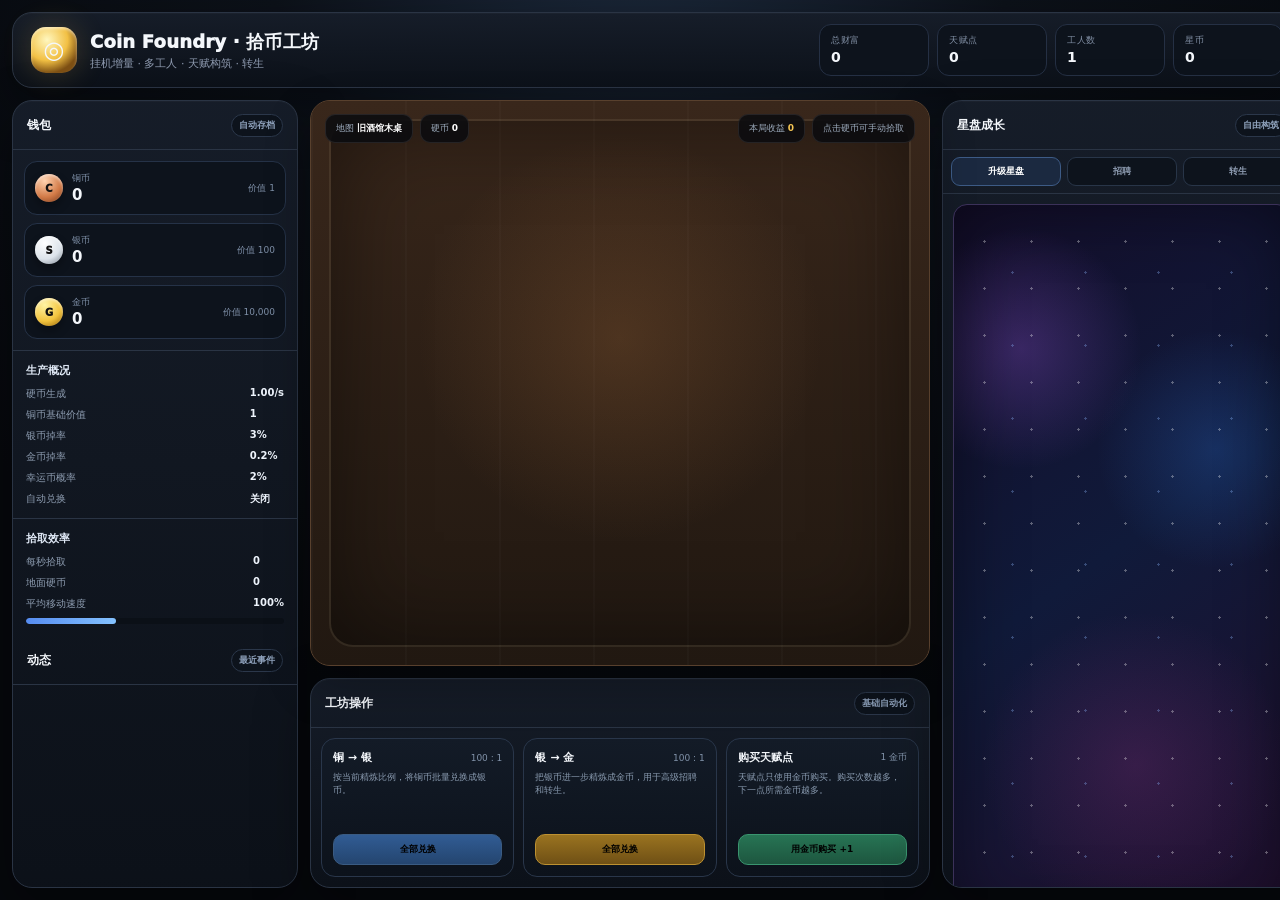
==== index.html @ 836c7ce9 "Publish Coin Foundry game" ====
<!doctype html>
<html lang="zh-CN">
<head>
<meta charset="utf-8"/>
<meta name="viewport" content="width=device-width,initial-scale=1"/>
<title>Coin Foundry · 拾币工坊</title>
<style>
:root{--bg:#07090d;--bg2:#0d1118;--panel:#111721;--panel2:#171f2b;--line:#2a3444;--text:#f4f7fb;--muted:#8f9bad;--gold:#f7c754;--copper:#d88753;--silver:#dfe7f0;--blue:#74a7ff;--green:#69dfa2;--red:#ff7e7e;--violet:#b58cff}*{box-sizing:border-box}html,body{margin:0;height:100%;overflow:hidden;background:radial-gradient(circle at 50% -15%,#1f2e43 0,#0c1119 32%,#06080c 72%);color:var(--text);font-family:Inter,system-ui,-apple-system,"Segoe UI",Arial,sans-serif}button{font:inherit}.app{height:100vh;display:grid;grid-template-columns:286px minmax(620px,1fr) 360px;grid-template-rows:76px 1fr;gap:12px;padding:12px}.glass{background:linear-gradient(180deg,rgba(22,29,41,.96),rgba(12,17,25,.98));border:1px solid var(--line);box-shadow:0 20px 55px rgba(0,0,0,.34),inset 0 1px rgba(255,255,255,.025)}.topbar{grid-column:1/4;border-radius:20px;display:flex;align-items:center;justify-content:space-between;padding:0 18px}.brand{display:flex;align-items:center;gap:13px}.logo{width:46px;height:46px;border-radius:15px;background:radial-gradient(circle at 35% 28%,#fff7bf,#f2c044 46%,#7e5014 75%);display:grid;place-items:center;font-size:24px;box-shadow:0 0 30px rgba(247,199,84,.2),inset 0 2px 3px rgba(255,255,255,.5)}.brand h1{font-size:18px;margin:0;font-weight:950;letter-spacing:.2px}.brand p{margin:2px 0 0;font-size:11px;color:#8f9bb0}.topstats{display:flex;gap:8px}.stat{min-width:110px;padding:9px 11px;border-radius:12px;background:#0d131c;border:1px solid #253044}.stat span{display:block;font-size:9px;color:#8290a5;text-transform:uppercase;letter-spacing:.7px}.stat b{font-size:14px}.left,.right{border-radius:20px;min-height:0;overflow:hidden}.panelHead{height:49px;padding:0 14px;display:flex;align-items:center;justify-content:space-between;border-bottom:1px solid var(--line);font-size:12px;font-weight:900}.badge{font-size:9px;padding:4px 7px;border-radius:999px;background:#0d131c;border:1px solid #2b374a;color:#8fa2bc}.wallet{padding:11px;display:grid;gap:8px}.money{padding:10px;border-radius:13px;background:#0d131c;border:1px solid #253247;display:flex;align-items:center;justify-content:space-between}.moneyL{display:flex;align-items:center;gap:9px}.ci{width:28px;height:28px;border-radius:50%;display:grid;place-items:center;color:#111;font-size:10px;font-weight:950;box-shadow:inset 0 2px 3px rgba(255,255,255,.55),0 5px 10px rgba(0,0,0,.3)}.ci.c{background:radial-gradient(circle at 35% 25%,#ffd3b0,#d27a47 58%,#76391c)}.ci.s{background:radial-gradient(circle at 35% 25%,#fff,#dce3ea 58%,#78828e)}.ci.g{background:radial-gradient(circle at 35% 25%,#fff4a4,#f2c33d 58%,#8f5d04)}.money small{display:block;font-size:9px;color:#7f90a8}.money b{font-size:15px}.section{padding:12px 13px;border-top:1px solid var(--line)}.sectionTitle{font-size:11px;font-weight:900;margin-bottom:9px;color:#dfe8f5}.kv{display:grid;grid-template-columns:1fr auto;gap:7px 10px;font-size:10px;color:#8e9db1}.kv b{color:#eef4fc}.progress{height:6px;border-radius:99px;background:#0b1017;overflow:hidden;margin-top:7px}.progress i{display:block;height:100%;border-radius:99px;background:linear-gradient(90deg,#568cf0,#84c2ff)}.log{height:210px;overflow:auto;display:flex;flex-direction:column;gap:6px;padding:10px 12px}.log div{font-size:9px;line-height:1.45;padding:7px 8px;border-radius:9px;background:#0d131c;border:1px solid #202b3b;color:#8f9db0}.log strong{color:#dce6f3}.center{display:grid;grid-template-rows:minmax(430px,1fr) 210px;gap:12px;min-height:0}.arenaWrap{position:relative;border-radius:20px;overflow:hidden;border:1px solid #58402d;background:#2c2017;box-shadow:0 18px 45px rgba(0,0,0,.28)}.arena{position:absolute;inset:0;background:radial-gradient(circle at 50% 42%,rgba(184,119,63,.22),transparent 45%),repeating-linear-gradient(90deg,rgba(255,255,255,.018) 0 2px,transparent 2px 94px),linear-gradient(180deg,#39271b,#211811)}.arena:before{content:"";position:absolute;inset:18px;border-radius:24px;border:2px solid rgba(255,232,192,.08);box-shadow:inset 0 0 95px rgba(0,0,0,.48)}.arenaHud{position:absolute;z-index:30;left:14px;right:14px;top:13px;display:flex;justify-content:space-between;pointer-events:none}.hudGroup{display:flex;gap:7px}.hud{padding:7px 10px;border-radius:10px;background:rgba(7,10,15,.78);border:1px solid rgba(255,255,255,.09);backdrop-filter:blur(8px);font-size:9px;color:#9eacbe}.hud b{color:#fff}.hud.gold b{color:var(--gold)}.coin{position:absolute;width:31px;height:31px;border-radius:50%;display:grid;place-items:center;font-size:9px;font-weight:1000;color:#111;z-index:8;cursor:pointer;user-select:none;animation:drop .38s cubic-bezier(.15,.86,.28,1.1);box-shadow:0 7px 12px rgba(0,0,0,.38),inset 0 2px 2px rgba(255,255,255,.48)}.coin.copper{background:radial-gradient(circle at 35% 26%,#ffd5b4,#d9824f 58%,#743a19)}.coin.silver{background:radial-gradient(circle at 35% 26%,#fff,#dce5ed 58%,#75818e)}.coin.gold{background:radial-gradient(circle at 35% 26%,#fff5ad,#f5c83f 58%,#906003)}.coin.lucky{outline:3px solid #78efab;filter:drop-shadow(0 0 10px rgba(92,230,145,.75))}@keyframes drop{0%{transform:translateY(-46px) scale(.55) rotate(-45deg);opacity:.15}70%{transform:translateY(4px) scale(1.08)}100%{transform:none;opacity:1}}.worker{position:absolute;width:38px;height:48px;z-index:20;transform:translate(-50%,-60%);pointer-events:none;filter:drop-shadow(0 5px 4px rgba(0,0,0,.5))}.worker.flip{transform:translate(-50%,-60%) scaleX(-1)}.shadow{position:absolute;left:7px;bottom:0;width:25px;height:7px;border-radius:50%;background:rgba(0,0,0,.38);filter:blur(2px)}.body{position:absolute;left:10px;top:19px;width:19px;height:20px;border-radius:9px 9px 8px 8px;background:#f5f3ee!important;border:2px solid #202127!important;z-index:3}.head{position:absolute;left:9px;top:3px;width:21px;height:21px;border-radius:48% 48% 45% 45%;background:#faf8f2;border:2px solid #202127;z-index:5}.hair{display:none}.eye{position:absolute;top:11px;width:2px;height:3px;border-radius:50%;background:#25262a;z-index:7}.e1{left:15px}.e2{left:23px}.arm,.leg{position:absolute;border-radius:7px;transform-origin:50% 10%;z-index:2;border:2px solid #202127;background:#f4f2ed}.arm{width:7px;height:18px;top:22px}.arm.a1{left:5px}.arm.a2{right:5px}.leg{width:8px;height:17px;top:34px}.leg.l1{left:10px}.leg.l2{right:10px}.worker:after{content:"";position:absolute;left:15px;top:29px;width:9px;height:5px;border-radius:50%;background:rgba(30,31,35,.10);z-index:5}.worker.walk .a1,.worker.walk .l2{animation:limb .28s ease-in-out infinite alternate}.worker.walk .a2,.worker.walk .l1{animation:limb .28s ease-in-out infinite alternate-reverse}.worker.walk .head,.worker.walk .body{animation:bob .28s ease-in-out infinite alternate}.worker.pick .body{animation:crouch .28s ease}.worker.pick .head{animation:dip .28s ease}.worker.pick .arm{animation:grab .28s ease}@keyframes limb{from{transform:rotate(-29deg)}to{transform:rotate(29deg)}}@keyframes bob{to{transform:translateY(2px)}}@keyframes crouch{50%{transform:translateY(7px) scaleY(.78)}}@keyframes dip{50%{transform:translateY(6px)}}@keyframes grab{50%{transform:rotate(72deg) translateY(5px)}}.worker-runner .head:after{content:"";position:absolute;left:3px;top:-5px;width:14px;height:6px;border-radius:8px 8px 2px 2px;background:#d94f4f;border:2px solid #202127}.worker-scout .head:after{content:"";position:absolute;right:-5px;top:-4px;width:10px;height:10px;border-radius:50% 50% 0 50%;background:#6bc57b;border:2px solid #202127;transform:rotate(30deg)}.worker-porter .body:after{content:"";position:absolute;left:3px;top:4px;width:9px;height:9px;border-radius:2px;background:#d0a04d;border:1px solid #202127}.worker-banker .head:after{content:"$";position:absolute;left:3px;top:-7px;width:15px;height:12px;border-radius:3px;background:#d7b650;border:2px solid #202127;color:#1b1b1e;font-size:8px;font-weight:1000;text-align:center;line-height:10px}.float{position:absolute;z-index:40;pointer-events:none;font-size:12px;font-weight:950;text-shadow:0 2px 4px #000;animation:floatUp .85s ease-out forwards}@keyframes floatUp{to{transform:translateY(-48px);opacity:0}}.actions{border-radius:20px;overflow:hidden}.actionGrid{height:calc(100% - 49px);display:grid;grid-template-columns:repeat(3,1fr);gap:9px;padding:10px}.card{border:1px solid #29364a;border-radius:14px;background:linear-gradient(180deg,#131b27,#0c121b);padding:11px;display:flex;flex-direction:column;justify-content:space-between}.cardTop{display:flex;align-items:center;justify-content:space-between;gap:8px}.cardTop strong{font-size:11px}.cardTop span{font-size:9px;color:#8394ab}.card p{font-size:9px;color:#8899ae;line-height:1.4;margin:6px 0 9px}.btn{border:1px solid #3a5b82;background:linear-gradient(180deg,#315c94,#24456f);border-radius:10px;padding:8px 9px;font-size:9px;font-weight:900;cursor:pointer}.btn:hover{filter:brightness(1.13)}.btn.gold{background:linear-gradient(180deg,#9a7320,#6f5015);border-color:#bd9131}.btn.green{background:linear-gradient(180deg,#277454,#1d563f);border-color:#3a956f}.btn:disabled{opacity:.38;cursor:not-allowed}.right{display:grid;grid-template-rows:49px 44px 1fr}.tabs{display:flex;padding:7px 8px;gap:6px;border-bottom:1px solid var(--line)}.tab{flex:1;border:1px solid #283548;background:#0d131c;color:#8d9bb0;border-radius:9px;font-size:9px;font-weight:900;cursor:pointer}.tab.active{background:#1b2940;color:#fff;border-color:#3d5b86}.tabBody{min-height:0;position:relative;overflow:hidden}.view{position:absolute;inset:0;overflow:auto;padding:10px}.tree{position:relative;min-height:720px;border-radius:14px;background:radial-gradient(circle at 20% 20%,rgba(159,92,230,.28),transparent 19%),radial-gradient(circle at 78% 34%,rgba(46,115,215,.25),transparent 22%),radial-gradient(circle at 54% 78%,rgba(165,57,144,.22),transparent 26%),linear-gradient(145deg,#140e2b,#101a3a 48%,#210f2e);border:1px solid #3b3159;overflow:hidden;box-shadow:inset 0 0 70px rgba(0,0,0,.48)}.tree:before{content:"";position:absolute;inset:0;opacity:.32;pointer-events:none;background-image:radial-gradient(circle,#fff 0 1px,transparent 1.4px),radial-gradient(circle,#8eb8ff 0 1px,transparent 1.4px);background-size:47px 47px,73px 73px;background-position:7px 13px,22px 31px}.line{position:absolute;height:3px;background:#302947;transform-origin:0 50%;z-index:1;box-shadow:0 0 5px rgba(0,0,0,.6)}.line.on{background:linear-gradient(90deg,#8265c9,#f0bf59);box-shadow:0 0 10px rgba(185,132,235,.55)}.node{position:absolute;width:54px;height:54px;border-radius:7px;display:grid;place-items:center;text-align:center;padding:5px;z-index:3;cursor:pointer;background:linear-gradient(145deg,#171421,#0c0c12);border:3px solid #3e3b49;color:#8a8794;font-size:8px;font-weight:950;box-shadow:0 0 0 2px #0b0a10,0 6px 14px rgba(0,0,0,.5),inset 0 0 12px rgba(255,255,255,.025)}.node:before{content:"✦";position:absolute;top:4px;right:5px;font-size:8px;opacity:.35}.node.small{width:45px;height:45px;border-radius:6px}.node.big{width:69px;height:69px;border-width:3px;font-size:9px;transform:rotate(45deg);border-color:#705e92}.node.big>div{transform:rotate(-45deg)}.node.available{border-color:#a38a4b;color:#f0d88d;box-shadow:0 0 0 2px #16100a,0 0 17px rgba(237,190,75,.23),0 7px 14px rgba(0,0,0,.45)}.node.unlocked{background:radial-gradient(circle at 50% 38%,#392f64,#141328 70%);border-color:#a58ae6;color:#fff;box-shadow:0 0 0 2px #140f20,0 0 20px rgba(154,117,231,.38),0 7px 14px rgba(0,0,0,.45)}.node.maxed{background:radial-gradient(circle at 50% 38%,#6c5626,#211a0d 72%);border-color:#f0c65e;box-shadow:0 0 0 2px #1a1207,0 0 22px rgba(241,195,75,.42),0 7px 14px rgba(0,0,0,.45)}.node .lvl{position:absolute;bottom:-8px;left:50%;transform:translateX(-50%);white-space:nowrap;background:#090811;border:1px solid #4b405d;border-radius:4px;padding:2px 5px;font-size:7px;color:#d6cdea}.tooltip{position:fixed;z-index:9999;width:270px;padding:12px;border-radius:13px;background:#0b1119;border:1px solid #34445d;box-shadow:0 18px 45px rgba(0,0,0,.5);pointer-events:none;display:none}.tooltip h3{font-size:12px;margin:0 0 4px}.tooltip .type{font-size:8px;color:#7e93ad;text-transform:uppercase;letter-spacing:.8px}.tooltip p{font-size:9px;color:#a0aec0;line-height:1.45;margin:8px 0}.tooltip .effect{padding:8px;border-radius:9px;background:#101923;border:1px solid #223044;font-size:9px;line-height:1.5;color:#dce7f6}.tooltip .next{color:#8fdcaf}.tooltip .req{margin-top:7px;font-size:8px;color:#8a99ad}.tooltip .cost{margin-top:8px;font-size:9px;font-weight:900;color:#f2d27a}.workerShop{display:grid;gap:8px}.hireCard{padding:10px;border-radius:13px;background:#0d131c;border:1px solid #253247}.hireTop{display:flex;align-items:center;justify-content:space-between}.hireName{font-size:11px;font-weight:900}.hireRole{font-size:8px;color:#7f90a7}.hireStats{display:grid;grid-template-columns:1fr 1fr;gap:4px 10px;margin:8px 0;font-size:8px;color:#8e9db1}.hireStats b{color:#e6eef8}.prestigeBox{padding:12px;border-radius:14px;background:linear-gradient(180deg,#161325,#0e0c18);border:1px solid #332a55}.prestigeBox h3{margin:0;font-size:12px}.prestigeBox p{font-size:9px;color:#9a90b7;line-height:1.5}.toast{position:fixed;left:50%;bottom:28px;transform:translateX(-50%) translateY(12px);background:#0c121a;border:1px solid #34445b;border-radius:11px;padding:10px 14px;font-size:10px;font-weight:800;opacity:0;pointer-events:none;transition:.2s;z-index:999}.toast.show{opacity:1;transform:translateX(-50%) translateY(0)}@media(max-width:1200px){.app{grid-template-columns:240px minmax(560px,1fr) 320px}}
</style>
</head>
<body>
<div class="app"><header class="topbar glass"><div class="brand"><div class="logo">◎</div><div><h1>Coin Foundry · 拾币工坊</h1><p>挂机增量 · 多工人 · 天赋构筑 · 转生</p></div></div><div class="topstats"><div class="stat"><span>总财富</span><b id="wealth">0</b></div><div class="stat"><span>天赋点</span><b id="points">0</b></div><div class="stat"><span>工人数</span><b id="workerCount">1</b></div><div class="stat"><span>星币</span><b id="stars">0</b></div></div></header><aside class="left glass"><div class="panelHead"><span>钱包</span><span class="badge">自动存档</span></div><div class="wallet"><div class="money"><div class="moneyL"><div class="ci c">C</div><div><small>铜币</small><b id="copper">0</b></div></div><small id="cValue">价值 1</small></div><div class="money"><div class="moneyL"><div class="ci s">S</div><div><small>银币</small><b id="silver">0</b></div></div><small id="sValue">价值 100</small></div><div class="money"><div class="moneyL"><div class="ci g">G</div><div><small>金币</small><b id="gold">0</b></div></div><small id="gValue">价值 10,000</small></div></div><div class="section"><div class="sectionTitle">生产概况</div><div class="kv"><span>硬币生成</span><b id="spawnRate">1.00/s</b><span>铜币基础价值</span><b id="coinValue">1</b><span>银币掉率</span><b id="silverChance">3%</b><span>金币掉率</span><b id="goldChance">0.2%</b><span>幸运币概率</span><b id="luckChance">2%</b><span>自动兑换</span><b id="autoConvert">关闭</b></div></div><div class="section"><div class="sectionTitle">拾取效率</div><div class="kv"><span>每秒拾取</span><b id="pps">0</b><span>地面硬币</span><b id="ground">0</b><span>平均移动速度</span><b id="avgSpeed">100%</b></div><div class="progress"><i id="effBar" style="width:35%"></i></div></div><div class="panelHead"><span>动态</span><span class="badge">最近事件</span></div><div class="log" id="log"></div></aside><main class="center"><section class="arenaWrap"><div class="arena" id="field"></div><div class="arenaHud"><div class="hudGroup"><div class="hud">地图 <b>旧酒馆木桌</b></div><div class="hud">硬币 <b id="hudCoins">0</b></div></div><div class="hudGroup"><div class="hud gold">本局收益 <b id="runEarned">0</b></div><div class="hud">点击硬币可手动拾取</div></div></div><div id="workersLayer"></div></section><section class="actions glass"><div class="panelHead"><span>工坊操作</span><span class="badge">基础自动化</span></div><div class="actionGrid"><div class="card"><div><div class="cardTop"><strong>铜 → 银</strong><span id="ratioCS">100 : 1</span></div><p>按当前精炼比例，将铜币批量兑换成银币。</p></div><button class="btn" id="exchangeSilver">全部兑换</button></div><div class="card"><div><div class="cardTop"><strong>银 → 金</strong><span id="ratioSG">100 : 1</span></div><p>把银币进一步精炼成金币，用于高级招聘和转生。</p></div><button class="btn gold" id="exchangeGold">全部兑换</button></div><div class="card"><div><div class="cardTop"><strong>购买天赋点</strong><span id="pointCost">1 金币</span></div><p>天赋点只使用金币购买。购买次数越多，下一点所需金币越多。</p></div><button class="btn green" id="buyPoint">用金币购买 +1</button></div></div></section></main><aside class="right glass"><div class="panelHead"><span>星盘成长</span><span class="badge" id="buildName">自由构筑</span></div><div class="tabs"><button class="tab active" data-tab="tree">升级星盘</button><button class="tab" data-tab="workers">招聘</button><button class="tab" data-tab="prestige">转生</button></div><div class="tabBody"><div class="view" id="view-tree"><div class="tree" id="tree"></div></div><div class="view" id="view-workers" style="display:none"><div class="workerShop" id="workerShop"></div></div><div class="view" id="view-prestige" style="display:none"><div class="prestigeBox"><h3>星币转生</h3><p>达到足够总收益后，可重置本局资源、招聘与普通天赋，换取永久星币。每枚星币永久提高硬币价值与生成速度。</p><div class="kv"><span>预计获得</span><b id="prestigeGain">0 星币</b><span>当前永久加成</span><b id="starBonus">+0%</b></div><button class="btn gold" id="prestigeBtn" style="width:100%;margin-top:10px">进行转生</button></div></div></div></aside></div><div class="tooltip" id="tooltip"></div><div class="toast" id="toast"></div>
<script>
const $=s=>document.querySelector(s), $$=s=>[...document.querySelectorAll(s)];const fmt=n=>{n=Math.floor(n);if(n<1000)return n.toLocaleString();const u=[['K',1e3],['M',1e6],['B',1e9],['T',1e12],['Qa',1e15],['Qi',1e18]];for(let i=u.length-1;i>=0;i--)if(n>=u[i][1])return (n/u[i][1]).toFixed(n/u[i][1]>=100?0:n/u[i][1]>=10?1:2)+u[i][0];return n.toLocaleString()};const defaults={copper:0,silver:0,gold:0,totalEarned:0,points:3,pointBuys:0,stars:0,levels:{start:1},workers:[{type:'runner',level:1}],lastSave:Date.now()};let state=JSON.parse(JSON.stringify(defaults));const workerTypes={runner:{name:'跑腿工',role:'均衡型',cost:600,speed:95,range:2.6,carry:1,color:'#4e83d1',desc:'基础工人，速度与成本平衡。'},scout:{name:'侦察员',role:'高速型',cost:2200,speed:145,range:3.1,carry:1,color:'#6f9c5f',desc:'移动很快，适合硬币散得很开的场景。'},porter:{name:'搬运工',role:'多拾取',cost:7200,speed:72,range:4.2,carry:2,color:'#9b6e48',desc:'速度偏慢，但一次可以额外扫走附近硬币。'},banker:{name:'金库助手',role:'高价值',cost:24000,speed:88,range:2.8,carry:1,color:'#8a69b8',desc:'拾取时有额外硬币价值加成。',valueMult:1.35}};const nodes=[{id:'start',x:50,y:49,name:'拾币本能',type:'起点',max:1,cost:0,desc:'开启拾币工坊。所有流派从这里出发。',effect:'基础节点'},{id:'value1',x:66,y:41,name:'抛光铜币',type:'价值',max:10,cost:1,parent:'start',desc:'直接提高每枚铜币的基础价值，是前期最稳定的收益来源。',per:'+1 铜币价值'},{id:'value2',x:80,y:31,name:'铸币改良',type:'价值',max:5,cost:2,parent:'value1',desc:'对全部铜币价值进行乘算强化。',per:'+25% 铜币价值'},{id:'valueCore',x:92,y:19,name:'铜币王朝',type:'核心天赋',max:1,cost:5,parent:'value2',big:1,desc:'专注低阶硬币。铜币价值大幅提升，但高阶硬币直掉率会下降。',per:'铜币价值 ×5；银/金直掉率 -40%'},{id:'silverValue',x:84,y:49,name:'银币精制',type:'价值',max:5,cost:2,parent:'value1',desc:'提高每枚银币的财富价值，不影响兑换比例。',per:'+20% 银币价值'},{id:'goldValue',x:92,y:66,name:'黄金纯度',type:'价值',max:5,cost:3,parent:'silverValue',desc:'提高金币的财富价值，是中后期财富膨胀的重要来源。',per:'+25% 金币价值'},{id:'spawn1',x:34,y:41,name:'更快落币',type:'产量',max:10,cost:1,parent:'start',desc:'让桌面更频繁地产生硬币。',per:'+12% 硬币生成速度'},{id:'spawn2',x:20,y:31,name:'硬币雨',type:'产量',max:5,cost:2,parent:'spawn1',desc:'继续提高落币速度，适合多工人路线。',per:'+25% 硬币生成速度'},{id:'spawnCore',x:8,y:19,name:'无尽币海',type:'核心天赋',max:1,cost:5,parent:'spawn2',big:1,desc:'让硬币生成量暴增，但单枚铜币价值会降低。',per:'生成速度 ×2.5；铜币价值 ×0.7'},{id:'silverChance',x:18,y:49,name:'银色矿脉',type:'掉落',max:5,cost:2,parent:'spawn1',desc:'提高银币直接掉落概率。',per:'+2.5% 银币直掉率'},{id:'goldChance',x:8,y:66,name:'黄金直觉',type:'掉落',max:5,cost:3,parent:'silverChance',desc:'提高金币直接掉落概率。',per:'+0.8% 金币直掉率'},{id:'speed1',x:40,y:64,name:'轻装上阵',type:'工人',max:8,cost:1,parent:'start',desc:'提高所有工人的移动速度。',per:'+8% 全体移动速度'},{id:'range1',x:29,y:76,name:'拾取训练',type:'工人',max:5,cost:2,parent:'speed1',desc:'扩大工人判定范围，使他们更快完成拾取。',per:'+10% 拾取范围'},{id:'recruit',x:16,y:89,name:'人才市场',type:'核心天赋',max:1,cost:4,parent:'range1',big:1,desc:'降低所有招聘成本，让多工人玩法更早成型。',per:'招聘成本 -30%'},{id:'workerValue',x:43,y:86,name:'计件奖金',type:'工人',max:5,cost:2,parent:'speed1',desc:'所有工人拾取硬币时获得额外价值倍率。',per:'+10% 工人拾取价值'},{id:'luck1',x:60,y:64,name:'幸运硬币',type:'幸运',max:5,cost:2,parent:'start',desc:'提高幸运硬币出现概率。幸运硬币会获得额外倍率。',per:'+2% 幸运币概率'},{id:'luck2',x:71,y:76,name:'好运翻倍',type:'幸运',max:5,cost:2,parent:'luck1',desc:'提高幸运硬币的奖励倍率。',per:'+1.5× 幸运倍率'},{id:'luckCore',x:84,y:89,name:'命运偏爱',type:'核心天赋',max:1,cost:5,parent:'luck2',big:1,desc:'幸运币变得稀有但极其值钱。',per:'幸运概率 ×0.6；幸运倍率 ×4'},{id:'ratio1',x:54,y:28,name:'精炼工艺',type:'自动化',max:5,cost:2,parent:'start',desc:'降低铜兑银和银兑金的兑换需求。',per:'兑换比例 -8%'},{id:'auto1',x:50,y:14,name:'自动精炼',type:'核心天赋',max:1,cost:4,parent:'ratio1',big:1,desc:'每隔几秒自动执行铜→银和银→金兑换。',per:'开启自动兑换'},{id:'offline',x:70,y:14,name:'夜班账本',type:'离线',max:5,cost:2,parent:'ratio1',desc:'提高离线收益效率，最多按 8 小时结算。',per:'+12% 离线收益'}];function level(id){return state.levels[id]||0}function costOf(n){return n.cost+Math.max(0,level(n.id))*Math.ceil(n.cost*.55)}function derived(){let d={spawn:1,copperValue:1,silverValue:100,goldValue:10000,silverChance:.03,goldChance:.002,luck:.02,luckyMult:5,speedMult:1,rangeMult:1,recruitMult:1,workerValue:1,ratioCS:100,ratioSG:100,auto:false,offline:.65};d.spawn*=1+state.stars*.025;d.copperValue*=1+state.stars*.05;d.silverValue*=1+state.stars*.03;d.goldValue*=1+state.stars*.03;const L=id=>level(id);d.copperValue+=L('value1')*1;d.copperValue*=1+L('value2')*.25;if(L('valueCore')){d.copperValue*=5;d.silverChance*=.6;d.goldChance*=.6}d.silverValue*=1+L('silverValue')*.20;d.goldValue*=1+L('goldValue')*.25;d.spawn*=1+L('spawn1')*.12;d.spawn*=1+L('spawn2')*.25;if(L('spawnCore')){d.spawn*=2.5;d.copperValue*=.7}d.silverChance+=L('silverChance')*.025;d.goldChance+=L('goldChance')*.008;d.speedMult*=1+L('speed1')*.08;d.rangeMult*=1+L('range1')*.10;if(L('recruit'))d.recruitMult=.7;d.workerValue*=1+L('workerValue')*.10;d.luck+=L('luck1')*.02;d.luckyMult+=L('luck2')*1.5;if(L('luckCore')){d.luck*=.6;d.luckyMult*=4}const ratioMult=Math.pow(.92,L('ratio1'));d.ratioCS=Math.max(10,Math.floor(100*ratioMult));d.ratioSG=Math.max(10,Math.floor(100*ratioMult));if(L('auto1'))d.auto=true;d.offline+=L('offline')*.12;return d}function wealth(){const d=derived();return state.copper*d.copperValue+state.silver*d.silverValue+state.gold*d.goldValue}function spendWealth(cost){const d=derived();let rem=cost;let take=Math.min(state.copper,Math.ceil(rem/d.copperValue));state.copper-=take;rem-=take*d.copperValue;if(rem>0){take=Math.min(state.silver,Math.ceil(rem/d.silverValue));state.silver-=take;rem-=take*d.silverValue}if(rem>0){take=Math.min(state.gold,Math.ceil(rem/d.goldValue));state.gold-=take;rem-=take*d.goldValue}return rem<=1}let coins=[],workers=[],spawnAcc=0,last=performance.now(),pickupTimes=[],autoAcc=0;function makeWorker(type,idx,levelN=1){const t=workerTypes[type],w={type,level:levelN,x:42+Math.random()*16,y:48+Math.random()*10,target:null,busy:false,id:Date.now()+Math.random()};const el=document.createElement('div');el.className='worker worker-'+type;el.innerHTML=`<div class="shadow"></div><div class="leg l1"></div><div class="leg l2"></div><div class="arm a1"></div><div class="arm a2"></div><div class="body"></div><div class="head"></div><div class="hair"></div><div class="eye e1"></div><div class="eye e2"></div>`;$('#workersLayer').appendChild(el);w.el=el;workers.push(w);return w}function rebuildWorkers(){workers.forEach(w=>w.el?.remove());workers=[];state.workers.forEach((w,i)=>makeWorker(w.type,i,w.level))}function spawnCoin(){if(coins.length>=180)return;const d=derived(),r=Math.random();let tier='copper';if(r<d.goldChance)tier='gold';else if(r<d.goldChance+d.silverChance)tier='silver';const lucky=Math.random()<d.luck,el=document.createElement('div');el.className=`coin ${tier}${lucky?' lucky':''}`;el.textContent=tier==='copper'?'C':tier==='silver'?'S':'G';const x=6+Math.random()*88,y=13+Math.random()*78;el.style.left=`calc(${x}% - 15px)`;el.style.top=`calc(${y}% - 15px)`;const c={x,y,tier,lucky,el,reserved:null};el.onclick=()=>collect(c,null,true);coins.push(c);$('#field').appendChild(el)}function nearest(w){let best=null,bd=1e9;for(const c of coins){if(c.reserved&&c.reserved!==w.id)continue;const d=(c.x-w.x)**2+(c.y-w.y)**2;if(d<bd){bd=d;best=c}}if(best)best.reserved=w.id;return best}function collect(c,w,manual=false){const i=coins.indexOf(c);if(i<0)return;coins.splice(i,1);c.el.remove();const d=derived();let base=1;if(c.tier==='silver')base=1;if(c.tier==='gold')base=1;let mult=c.lucky?d.luckyMult:1;if(w){const t=workerTypes[w.type];mult*=d.workerValue*(t.valueMult||1)*(1+(w.level-1)*.07)}let amount=Math.max(1,Math.floor(base*mult));if(c.tier==='copper')state.copper+=amount;else if(c.tier==='silver')state.silver+=amount;else state.gold+=amount;const worth=c.tier==='copper'?amount*d.copperValue:c.tier==='silver'?amount*d.silverValue:amount*d.goldValue;state.totalEarned+=worth;pickupTimes.push(Date.now());floatText(c.x,c.y,`${c.lucky?'🍀 ':''}+${amount}`,c.tier);if(Math.random()<.06)addLog(`${manual?'手动':'工人'}拾取 ${c.lucky?'幸运':''}${c.tier==='copper'?'铜币':c.tier==='silver'?'银币':'金币'} ×${amount}`)}function floatText(x,y,text,tier){const e=document.createElement('div');e.className='float';e.textContent=text;e.style.left=x+'%';e.style.top=y+'%';e.style.color=tier==='copper'?'#f1a376':tier==='silver'?'#eef4fb':'#ffe06b';$('.arenaWrap').appendChild(e);setTimeout(()=>e.remove(),900)}function moveWorkers(dt){const d=derived();for(const w of workers){if(w.busy)continue;if(!w.target||!coins.includes(w.target)){w.target=nearest(w)}if(!w.target){w.el.classList.remove('walk');continue}let dx=w.target.x-w.x,dy=w.target.y-w.y,dist=Math.hypot(dx,dy);const t=workerTypes[w.type];const range=t.range*d.rangeMult;if(dist<range){const target=w.target;w.busy=true;w.el.classList.remove('walk');w.el.classList.add('pick');setTimeout(()=>{collect(target,w,false);if(t.carry>1){const nearby=coins.filter(c=>Math.hypot(c.x-w.x,c.y-w.y)<5).slice(0,t.carry-1);nearby.forEach(c=>collect(c,w,false))}},145);setTimeout(()=>{w.el.classList.remove('pick');w.busy=false;w.target=null},330);continue}const step=t.speed*d.speedMult*dt*.055;w.x+=dx/dist*Math.min(step,dist);w.y+=dy/dist*Math.min(step,dist);w.el.classList.add('walk');w.el.classList.toggle('flip',dx<0);w.el.style.left=w.x+'%';w.el.style.top=w.y+'%'}}function updateUI(){const d=derived();$('#copper').textContent=fmt(state.copper);$('#silver').textContent=fmt(state.silver);$('#gold').textContent=fmt(state.gold);$('#wealth').textContent=fmt(wealth());$('#points').textContent=state.points;$('#workerCount').textContent=state.workers.length;$('#stars').textContent=state.stars;$('#cValue').textContent='价值 '+fmt(d.copperValue);$('#sValue').textContent='价值 '+fmt(d.silverValue);$('#gValue').textContent='价值 '+fmt(d.goldValue);$('#spawnRate').textContent=d.spawn.toFixed(2)+'/s';$('#coinValue').textContent=(Math.round(d.copperValue*100)/100);$('#silverChance').textContent=(d.silverChance*100).toFixed(1)+'%';$('#goldChance').textContent=(d.goldChance*100).toFixed(2)+'%';$('#luckChance').textContent=(d.luck*100).toFixed(1)+'%';$('#autoConvert').textContent=d.auto?'开启':'关闭';pickupTimes=pickupTimes.filter(t=>Date.now()-t<1000);$('#pps').textContent=pickupTimes.length;$('#ground').textContent=coins.length;$('#hudCoins').textContent=coins.length;$('#runEarned').textContent=fmt(state.totalEarned);const avg=state.workers.reduce((a,w)=>a+workerTypes[w.type].speed,0)/Math.max(1,state.workers.length);$('#avgSpeed').textContent=Math.round(avg*d.speedMult/95*100)+'%';$('#effBar').style.width=Math.min(100,pickupTimes.length*8)+'%';$('#ratioCS').textContent=d.ratioCS+' : 1';$('#ratioSG').textContent=d.ratioSG+' : 1';$('#pointCost').textContent=fmt(Math.max(1,Math.floor(Math.pow(1.58,state.pointBuys))))+' 金币';const gain=Math.floor(Math.sqrt(Math.max(0,state.totalEarned-100000)/100000));$('#prestigeGain').textContent=gain+' 星币';$('#starBonus').textContent='+'+(state.stars*5)+'% 铜币价值'}function addLog(t){const e=document.createElement('div');e.innerHTML='<strong>'+new Date().toLocaleTimeString([], {hour:'2-digit',minute:'2-digit'})+'</strong> · '+t;$('#log').prepend(e);while($('#log').children.length>20)$('#log').lastChild.remove()}function drawTree(){const tree=$('#tree');tree.innerHTML='';for(const n of nodes){if(!n.parent)continue;const p=nodes.find(x=>x.id===n.parent),dx=n.x-p.x,dy=n.y-p.y,len=Math.hypot(dx,dy),ang=Math.atan2(dy,dx)*180/Math.PI;const l=document.createElement('div');l.className='line'+(level(n.id)>0?' on':'');l.style.left=p.x+'%';l.style.top=p.y+'%';l.style.width=len+'%';l.style.transform=`rotate(${ang}deg)`;tree.appendChild(l)}for(const n of nodes){const lv=level(n.id),available=lv<n.max&&(!n.parent||level(n.parent)>0),el=document.createElement('div');el.className='node '+(n.big?'big ':'')+(lv>0?'unlocked ':'')+(lv>=n.max?'maxed ':'')+(available?'available':'');el.style.left=`calc(${n.x}% - ${n.big?34:27}px)`;el.style.top=`calc(${n.y}% - ${n.big?34:27}px)`;el.innerHTML=`<div>${n.name}<div class="lvl">${lv}/${n.max}</div></div>`;el.onmouseenter=e=>showTip(n,e);el.onmousemove=moveTip;el.onmouseleave=hideTip;el.onclick=()=>buyTalent(n);tree.appendChild(el)}}function showTip(n,e){const lv=level(n.id),c=costOf(n),parent=n.parent?nodes.find(x=>x.id===n.parent):null;$('#tooltip').innerHTML=`<div class="type">${n.type}</div><h3>${n.name}</h3><p>${n.desc}</p><div class="effect"><b>效果：</b> ${n.per}${lv<n.max?`<br><span class="next">当前等级 ${lv}/${n.max} · 再点一级立即生效</span>`:''}</div><div class="req">${parent?'前置：'+parent.name:'起始节点'}</div><div class="cost">${lv>=n.max?'已满级':'升级消耗：'+c+' 天赋点'}</div>`;$('#tooltip').style.display='block';moveTip(e)}function moveTip(e){const t=$('#tooltip');t.style.left=Math.min(innerWidth-285,e.clientX+16)+'px';t.style.top=Math.min(innerHeight-220,e.clientY+16)+'px'}function hideTip(){$('#tooltip').style.display='none'}function buyTalent(n){const lv=level(n.id);if(lv>=n.max)return toast('这个天赋已经满级');if(n.parent&&level(n.parent)<=0)return toast('需要先学习前置天赋');const c=costOf(n);if(state.points<c)return toast('天赋点不足');state.points-=c;state.levels[n.id]=lv+1;drawTree();renderShop();addLog(`天赋升级：${n.name} ${lv+1}/${n.max}`);save()}function renderShop(){const d=derived(),box=$('#workerShop');box.innerHTML='';Object.entries(workerTypes).forEach(([key,t])=>{const owned=state.workers.filter(w=>w.type===key).length,base=Math.floor(t.cost*d.recruitMult*Math.pow(1.38,owned)),card=document.createElement('div');card.className='hireCard';card.innerHTML=`<div class="hireTop"><div><div class="hireName">${t.name}</div><div class="hireRole">${t.role} · 已有 ${owned}</div></div><span class="badge">${fmt(base)} 财富</span></div><div class="hireStats"><span>速度 <b>${t.speed}</b></span><span>拾取范围 <b>${t.range}</b></span><span>一次拾取 <b>${t.carry}</b></span><span>价值倍率 <b>${t.valueMult||1}×</b></span></div><div style="font-size:8px;color:#8190a4;line-height:1.4;margin-bottom:8px">${t.desc}</div><button class="btn" data-hire="${key}" style="width:100%">招聘 ${t.name}</button>`;box.appendChild(card)});$$('[data-hire]').forEach(b=>b.onclick=()=>hireWorker(b.dataset.hire))}function hireWorker(type){const d=derived(),owned=state.workers.filter(w=>w.type===type).length,cost=Math.floor(workerTypes[type].cost*d.recruitMult*Math.pow(1.38,owned));if(wealth()<cost)return toast('财富不足，暂时招不起这个工人');spendWealth(cost);state.workers.push({type,level:1});makeWorker(type,state.workers.length-1,1);renderShop();addLog(`招聘成功：${workerTypes[type].name}`);toast('新工人已经上桌干活');save()}$('#exchangeSilver').onclick=()=>{const d=derived(),n=Math.floor(state.copper/d.ratioCS);if(n<1)return toast('铜币不足');state.copper-=n*d.ratioCS;state.silver+=n;addLog('兑换银币 ×'+fmt(n));save()};$('#exchangeGold').onclick=()=>{const d=derived(),n=Math.floor(state.silver/d.ratioSG);if(n<1)return toast('银币不足');state.silver-=n*d.ratioSG;state.gold+=n;addLog('兑换金币 ×'+fmt(n));save()};$('#buyPoint').onclick=()=>{const c=Math.max(1,Math.floor(Math.pow(1.58,state.pointBuys)));if(state.gold<c)return toast('金币不足，需要 '+fmt(c)+' 金币');state.gold-=c;state.points++;state.pointBuys++;addLog('使用 '+fmt(c)+' 金币购买天赋点 +1');toast('获得 1 天赋点');save()};$('#prestigeBtn').onclick=()=>{const gain=Math.floor(Math.sqrt(Math.max(0,state.totalEarned-100000)/100000));if(gain<1)return toast('总收益不足，至少需要约 100K 本局收益');if(!confirm(`重置本局并获得 ${gain} 星币？`))return;const stars=state.stars+gain;state=JSON.parse(JSON.stringify(defaults));state.stars=stars;state.lastSave=Date.now();coins.forEach(c=>c.el.remove());coins=[];rebuildWorkers();drawTree();renderShop();save();addLog('完成转生，获得 '+gain+' 星币')}$$('.tab').forEach(b=>b.onclick=()=>{$$('.tab').forEach(x=>x.classList.remove('active'));b.classList.add('active');['tree','workers','prestige'].forEach(v=>$('#view-'+v).style.display=v===b.dataset.tab?'block':'none')});function toast(t){const e=$('#toast');e.textContent=t;e.classList.add('show');clearTimeout(toast.t);toast.t=setTimeout(()=>e.classList.remove('show'),1700)}function save(){state.lastSave=Date.now();localStorage.setItem('coinFoundryV3',JSON.stringify(state))}function load(){try{const raw=localStorage.getItem('coinFoundryV3');if(!raw)return;const old=JSON.parse(raw);state=Object.assign(JSON.parse(JSON.stringify(defaults)),old);state.levels=Object.assign({start:1},old.levels||{});state.workers=old.workers?.length?old.workers:[{type:'runner',level:1}];const away=Math.max(0,(Date.now()-(old.lastSave||Date.now()))/1000);if(away>10){const d=derived(),seconds=Math.min(away,8*3600),earned=Math.floor(seconds*d.spawn*d.copperValue*d.offline);state.copper+=earned;state.totalEarned+=earned;setTimeout(()=>toast(`离线 ${Math.floor(away/60)} 分钟，获得约 ${fmt(earned)} 铜币`),400)}}catch(e){}}function loop(now){const dt=Math.min(.05,(now-last)/1000);last=now;const d=derived();spawnAcc+=dt*d.spawn;while(spawnAcc>=1){spawnCoin();spawnAcc--}moveWorkers(dt);autoAcc+=dt;if(d.auto&&autoAcc>=4){autoAcc=0;const ns=Math.floor(state.copper/d.ratioCS);if(ns>0){state.copper-=ns*d.ratioCS;state.silver+=ns}const ng=Math.floor(state.silver/d.ratioSG);if(ng>0){state.silver-=ng*d.ratioSG;state.gold+=ng}}updateUI();requestAnimationFrame(loop)}load();rebuildWorkers();drawTree();renderShop();setInterval(save,5000);window.addEventListener('beforeunload',save);addLog('工坊开张：第一名跑腿工开始工作');requestAnimationFrame(loop);
</script>
</body>
</html>
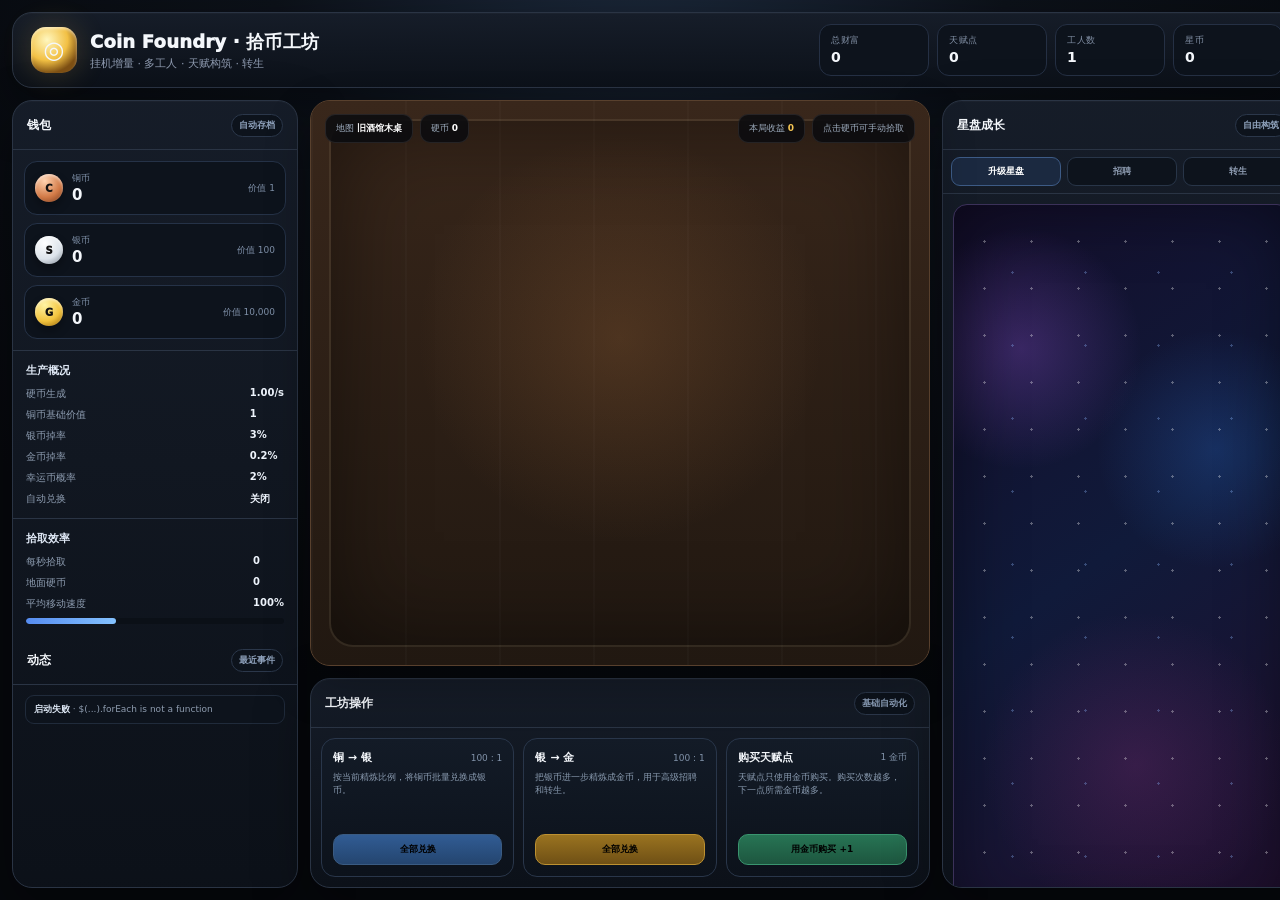
==== commit 947c5c80: "Load fixed game launcher" ====
--- a/index.html
+++ b/index.html
@@ -1,17 +1 @@
-<!doctype html>
-<html lang="zh-CN">
-<head>
-<meta charset="utf-8"/>
-<meta name="viewport" content="width=device-width,initial-scale=1"/>
-<title>Coin Foundry · 拾币工坊</title>
-<style>
-:root{--bg:#07090d;--bg2:#0d1118;--panel:#111721;--panel2:#171f2b;--line:#2a3444;--text:#f4f7fb;--muted:#8f9bad;--gold:#f7c754;--copper:#d88753;--silver:#dfe7f0;--blue:#74a7ff;--green:#69dfa2;--red:#ff7e7e;--violet:#b58cff}*{box-sizing:border-box}html,body{margin:0;height:100%;overflow:hidden;background:radial-gradient(circle at 50% -15%,#1f2e43 0,#0c1119 32%,#06080c 72%);color:var(--text);font-family:Inter,system-ui,-apple-system,"Segoe UI",Arial,sans-serif}button{font:inherit}.app{height:100vh;display:grid;grid-template-columns:286px minmax(620px,1fr) 360px;grid-template-rows:76px 1fr;gap:12px;padding:12px}.glass{background:linear-gradient(180deg,rgba(22,29,41,.96),rgba(12,17,25,.98));border:1px solid var(--line);box-shadow:0 20px 55px rgba(0,0,0,.34),inset 0 1px rgba(255,255,255,.025)}.topbar{grid-column:1/4;border-radius:20px;display:flex;align-items:center;justify-content:space-between;padding:0 18px}.brand{display:flex;align-items:center;gap:13px}.logo{width:46px;height:46px;border-radius:15px;background:radial-gradient(circle at 35% 28%,#fff7bf,#f2c044 46%,#7e5014 75%);display:grid;place-items:center;font-size:24px;box-shadow:0 0 30px rgba(247,199,84,.2),inset 0 2px 3px rgba(255,255,255,.5)}.brand h1{font-size:18px;margin:0;font-weight:950;letter-spacing:.2px}.brand p{margin:2px 0 0;font-size:11px;color:#8f9bb0}.topstats{display:flex;gap:8px}.stat{min-width:110px;padding:9px 11px;border-radius:12px;background:#0d131c;border:1px solid #253044}.stat span{display:block;font-size:9px;color:#8290a5;text-transform:uppercase;letter-spacing:.7px}.stat b{font-size:14px}.left,.right{border-radius:20px;min-height:0;overflow:hidden}.panelHead{height:49px;padding:0 14px;display:flex;align-items:center;justify-content:space-between;border-bottom:1px solid var(--line);font-size:12px;font-weight:900}.badge{font-size:9px;padding:4px 7px;border-radius:999px;background:#0d131c;border:1px solid #2b374a;color:#8fa2bc}.wallet{padding:11px;display:grid;gap:8px}.money{padding:10px;border-radius:13px;background:#0d131c;border:1px solid #253247;display:flex;align-items:center;justify-content:space-between}.moneyL{display:flex;align-items:center;gap:9px}.ci{width:28px;height:28px;border-radius:50%;display:grid;place-items:center;color:#111;font-size:10px;font-weight:950;box-shadow:inset 0 2px 3px rgba(255,255,255,.55),0 5px 10px rgba(0,0,0,.3)}.ci.c{background:radial-gradient(circle at 35% 25%,#ffd3b0,#d27a47 58%,#76391c)}.ci.s{background:radial-gradient(circle at 35% 25%,#fff,#dce3ea 58%,#78828e)}.ci.g{background:radial-gradient(circle at 35% 25%,#fff4a4,#f2c33d 58%,#8f5d04)}.money small{display:block;font-size:9px;color:#7f90a8}.money b{font-size:15px}.section{padding:12px 13px;border-top:1px solid var(--line)}.sectionTitle{font-size:11px;font-weight:900;margin-bottom:9px;color:#dfe8f5}.kv{display:grid;grid-template-columns:1fr auto;gap:7px 10px;font-size:10px;color:#8e9db1}.kv b{color:#eef4fc}.progress{height:6px;border-radius:99px;background:#0b1017;overflow:hidden;margin-top:7px}.progress i{display:block;height:100%;border-radius:99px;background:linear-gradient(90deg,#568cf0,#84c2ff)}.log{height:210px;overflow:auto;display:flex;flex-direction:column;gap:6px;padding:10px 12px}.log div{font-size:9px;line-height:1.45;padding:7px 8px;border-radius:9px;background:#0d131c;border:1px solid #202b3b;color:#8f9db0}.log strong{color:#dce6f3}.center{display:grid;grid-template-rows:minmax(430px,1fr) 210px;gap:12px;min-height:0}.arenaWrap{position:relative;border-radius:20px;overflow:hidden;border:1px solid #58402d;background:#2c2017;box-shadow:0 18px 45px rgba(0,0,0,.28)}.arena{position:absolute;inset:0;background:radial-gradient(circle at 50% 42%,rgba(184,119,63,.22),transparent 45%),repeating-linear-gradient(90deg,rgba(255,255,255,.018) 0 2px,transparent 2px 94px),linear-gradient(180deg,#39271b,#211811)}.arena:before{content:"";position:absolute;inset:18px;border-radius:24px;border:2px solid rgba(255,232,192,.08);box-shadow:inset 0 0 95px rgba(0,0,0,.48)}.arenaHud{position:absolute;z-index:30;left:14px;right:14px;top:13px;display:flex;justify-content:space-between;pointer-events:none}.hudGroup{display:flex;gap:7px}.hud{padding:7px 10px;border-radius:10px;background:rgba(7,10,15,.78);border:1px solid rgba(255,255,255,.09);backdrop-filter:blur(8px);font-size:9px;color:#9eacbe}.hud b{color:#fff}.hud.gold b{color:var(--gold)}.coin{position:absolute;width:31px;height:31px;border-radius:50%;display:grid;place-items:center;font-size:9px;font-weight:1000;color:#111;z-index:8;cursor:pointer;user-select:none;animation:drop .38s cubic-bezier(.15,.86,.28,1.1);box-shadow:0 7px 12px rgba(0,0,0,.38),inset 0 2px 2px rgba(255,255,255,.48)}.coin.copper{background:radial-gradient(circle at 35% 26%,#ffd5b4,#d9824f 58%,#743a19)}.coin.silver{background:radial-gradient(circle at 35% 26%,#fff,#dce5ed 58%,#75818e)}.coin.gold{background:radial-gradient(circle at 35% 26%,#fff5ad,#f5c83f 58%,#906003)}.coin.lucky{outline:3px solid #78efab;filter:drop-shadow(0 0 10px rgba(92,230,145,.75))}@keyframes drop{0%{transform:translateY(-46px) scale(.55) rotate(-45deg);opacity:.15}70%{transform:translateY(4px) scale(1.08)}100%{transform:none;opacity:1}}.worker{position:absolute;width:38px;height:48px;z-index:20;transform:translate(-50%,-60%);pointer-events:none;filter:drop-shadow(0 5px 4px rgba(0,0,0,.5))}.worker.flip{transform:translate(-50%,-60%) scaleX(-1)}.shadow{position:absolute;left:7px;bottom:0;width:25px;height:7px;border-radius:50%;background:rgba(0,0,0,.38);filter:blur(2px)}.body{position:absolute;left:10px;top:19px;width:19px;height:20px;border-radius:9px 9px 8px 8px;background:#f5f3ee!important;border:2px solid #202127!important;z-index:3}.head{position:absolute;left:9px;top:3px;width:21px;height:21px;border-radius:48% 48% 45% 45%;background:#faf8f2;border:2px solid #202127;z-index:5}.hair{display:none}.eye{position:absolute;top:11px;width:2px;height:3px;border-radius:50%;background:#25262a;z-index:7}.e1{left:15px}.e2{left:23px}.arm,.leg{position:absolute;border-radius:7px;transform-origin:50% 10%;z-index:2;border:2px solid #202127;background:#f4f2ed}.arm{width:7px;height:18px;top:22px}.arm.a1{left:5px}.arm.a2{right:5px}.leg{width:8px;height:17px;top:34px}.leg.l1{left:10px}.leg.l2{right:10px}.worker:after{content:"";position:absolute;left:15px;top:29px;width:9px;height:5px;border-radius:50%;background:rgba(30,31,35,.10);z-index:5}.worker.walk .a1,.worker.walk .l2{animation:limb .28s ease-in-out infinite alternate}.worker.walk .a2,.worker.walk .l1{animation:limb .28s ease-in-out infinite alternate-reverse}.worker.walk .head,.worker.walk .body{animation:bob .28s ease-in-out infinite alternate}.worker.pick .body{animation:crouch .28s ease}.worker.pick .head{animation:dip .28s ease}.worker.pick .arm{animation:grab .28s ease}@keyframes limb{from{transform:rotate(-29deg)}to{transform:rotate(29deg)}}@keyframes bob{to{transform:translateY(2px)}}@keyframes crouch{50%{transform:translateY(7px) scaleY(.78)}}@keyframes dip{50%{transform:translateY(6px)}}@keyframes grab{50%{transform:rotate(72deg) translateY(5px)}}.worker-runner .head:after{content:"";position:absolute;left:3px;top:-5px;width:14px;height:6px;border-radius:8px 8px 2px 2px;background:#d94f4f;border:2px solid #202127}.worker-scout .head:after{content:"";position:absolute;right:-5px;top:-4px;width:10px;height:10px;border-radius:50% 50% 0 50%;background:#6bc57b;border:2px solid #202127;transform:rotate(30deg)}.worker-porter .body:after{content:"";position:absolute;left:3px;top:4px;width:9px;height:9px;border-radius:2px;background:#d0a04d;border:1px solid #202127}.worker-banker .head:after{content:"$";position:absolute;left:3px;top:-7px;width:15px;height:12px;border-radius:3px;background:#d7b650;border:2px solid #202127;color:#1b1b1e;font-size:8px;font-weight:1000;text-align:center;line-height:10px}.float{position:absolute;z-index:40;pointer-events:none;font-size:12px;font-weight:950;text-shadow:0 2px 4px #000;animation:floatUp .85s ease-out forwards}@keyframes floatUp{to{transform:translateY(-48px);opacity:0}}.actions{border-radius:20px;overflow:hidden}.actionGrid{height:calc(100% - 49px);display:grid;grid-template-columns:repeat(3,1fr);gap:9px;padding:10px}.card{border:1px solid #29364a;border-radius:14px;background:linear-gradient(180deg,#131b27,#0c121b);padding:11px;display:flex;flex-direction:column;justify-content:space-between}.cardTop{display:flex;align-items:center;justify-content:space-between;gap:8px}.cardTop strong{font-size:11px}.cardTop span{font-size:9px;color:#8394ab}.card p{font-size:9px;color:#8899ae;line-height:1.4;margin:6px 0 9px}.btn{border:1px solid #3a5b82;background:linear-gradient(180deg,#315c94,#24456f);border-radius:10px;padding:8px 9px;font-size:9px;font-weight:900;cursor:pointer}.btn:hover{filter:brightness(1.13)}.btn.gold{background:linear-gradient(180deg,#9a7320,#6f5015);border-color:#bd9131}.btn.green{background:linear-gradient(180deg,#277454,#1d563f);border-color:#3a956f}.btn:disabled{opacity:.38;cursor:not-allowed}.right{display:grid;grid-template-rows:49px 44px 1fr}.tabs{display:flex;padding:7px 8px;gap:6px;border-bottom:1px solid var(--line)}.tab{flex:1;border:1px solid #283548;background:#0d131c;color:#8d9bb0;border-radius:9px;font-size:9px;font-weight:900;cursor:pointer}.tab.active{background:#1b2940;color:#fff;border-color:#3d5b86}.tabBody{min-height:0;position:relative;overflow:hidden}.view{position:absolute;inset:0;overflow:auto;padding:10px}.tree{position:relative;min-height:720px;border-radius:14px;background:radial-gradient(circle at 20% 20%,rgba(159,92,230,.28),transparent 19%),radial-gradient(circle at 78% 34%,rgba(46,115,215,.25),transparent 22%),radial-gradient(circle at 54% 78%,rgba(165,57,144,.22),transparent 26%),linear-gradient(145deg,#140e2b,#101a3a 48%,#210f2e);border:1px solid #3b3159;overflow:hidden;box-shadow:inset 0 0 70px rgba(0,0,0,.48)}.tree:before{content:"";position:absolute;inset:0;opacity:.32;pointer-events:none;background-image:radial-gradient(circle,#fff 0 1px,transparent 1.4px),radial-gradient(circle,#8eb8ff 0 1px,transparent 1.4px);background-size:47px 47px,73px 73px;background-position:7px 13px,22px 31px}.line{position:absolute;height:3px;background:#302947;transform-origin:0 50%;z-index:1;box-shadow:0 0 5px rgba(0,0,0,.6)}.line.on{background:linear-gradient(90deg,#8265c9,#f0bf59);box-shadow:0 0 10px rgba(185,132,235,.55)}.node{position:absolute;width:54px;height:54px;border-radius:7px;display:grid;place-items:center;text-align:center;padding:5px;z-index:3;cursor:pointer;background:linear-gradient(145deg,#171421,#0c0c12);border:3px solid #3e3b49;color:#8a8794;font-size:8px;font-weight:950;box-shadow:0 0 0 2px #0b0a10,0 6px 14px rgba(0,0,0,.5),inset 0 0 12px rgba(255,255,255,.025)}.node:before{content:"✦";position:absolute;top:4px;right:5px;font-size:8px;opacity:.35}.node.small{width:45px;height:45px;border-radius:6px}.node.big{width:69px;height:69px;border-width:3px;font-size:9px;transform:rotate(45deg);border-color:#705e92}.node.big>div{transform:rotate(-45deg)}.node.available{border-color:#a38a4b;color:#f0d88d;box-shadow:0 0 0 2px #16100a,0 0 17px rgba(237,190,75,.23),0 7px 14px rgba(0,0,0,.45)}.node.unlocked{background:radial-gradient(circle at 50% 38%,#392f64,#141328 70%);border-color:#a58ae6;color:#fff;box-shadow:0 0 0 2px #140f20,0 0 20px rgba(154,117,231,.38),0 7px 14px rgba(0,0,0,.45)}.node.maxed{background:radial-gradient(circle at 50% 38%,#6c5626,#211a0d 72%);border-color:#f0c65e;box-shadow:0 0 0 2px #1a1207,0 0 22px rgba(241,195,75,.42),0 7px 14px rgba(0,0,0,.45)}.node .lvl{position:absolute;bottom:-8px;left:50%;transform:translateX(-50%);white-space:nowrap;background:#090811;border:1px solid #4b405d;border-radius:4px;padding:2px 5px;font-size:7px;color:#d6cdea}.tooltip{position:fixed;z-index:9999;width:270px;padding:12px;border-radius:13px;background:#0b1119;border:1px solid #34445d;box-shadow:0 18px 45px rgba(0,0,0,.5);pointer-events:none;display:none}.tooltip h3{font-size:12px;margin:0 0 4px}.tooltip .type{font-size:8px;color:#7e93ad;text-transform:uppercase;letter-spacing:.8px}.tooltip p{font-size:9px;color:#a0aec0;line-height:1.45;margin:8px 0}.tooltip .effect{padding:8px;border-radius:9px;background:#101923;border:1px solid #223044;font-size:9px;line-height:1.5;color:#dce7f6}.tooltip .next{color:#8fdcaf}.tooltip .req{margin-top:7px;font-size:8px;color:#8a99ad}.tooltip .cost{margin-top:8px;font-size:9px;font-weight:900;color:#f2d27a}.workerShop{display:grid;gap:8px}.hireCard{padding:10px;border-radius:13px;background:#0d131c;border:1px solid #253247}.hireTop{display:flex;align-items:center;justify-content:space-between}.hireName{font-size:11px;font-weight:900}.hireRole{font-size:8px;color:#7f90a7}.hireStats{display:grid;grid-template-columns:1fr 1fr;gap:4px 10px;margin:8px 0;font-size:8px;color:#8e9db1}.hireStats b{color:#e6eef8}.prestigeBox{padding:12px;border-radius:14px;background:linear-gradient(180deg,#161325,#0e0c18);border:1px solid #332a55}.prestigeBox h3{margin:0;font-size:12px}.prestigeBox p{font-size:9px;color:#9a90b7;line-height:1.5}.toast{position:fixed;left:50%;bottom:28px;transform:translateX(-50%) translateY(12px);background:#0c121a;border:1px solid #34445b;border-radius:11px;padding:10px 14px;font-size:10px;font-weight:800;opacity:0;pointer-events:none;transition:.2s;z-index:999}.toast.show{opacity:1;transform:translateX(-50%) translateY(0)}@media(max-width:1200px){.app{grid-template-columns:240px minmax(560px,1fr) 320px}}
-</style>
-</head>
-<body>
-<div class="app"><header class="topbar glass"><div class="brand"><div class="logo">◎</div><div><h1>Coin Foundry · 拾币工坊</h1><p>挂机增量 · 多工人 · 天赋构筑 · 转生</p></div></div><div class="topstats"><div class="stat"><span>总财富</span><b id="wealth">0</b></div><div class="stat"><span>天赋点</span><b id="points">0</b></div><div class="stat"><span>工人数</span><b id="workerCount">1</b></div><div class="stat"><span>星币</span><b id="stars">0</b></div></div></header><aside class="left glass"><div class="panelHead"><span>钱包</span><span class="badge">自动存档</span></div><div class="wallet"><div class="money"><div class="moneyL"><div class="ci c">C</div><div><small>铜币</small><b id="copper">0</b></div></div><small id="cValue">价值 1</small></div><div class="money"><div class="moneyL"><div class="ci s">S</div><div><small>银币</small><b id="silver">0</b></div></div><small id="sValue">价值 100</small></div><div class="money"><div class="moneyL"><div class="ci g">G</div><div><small>金币</small><b id="gold">0</b></div></div><small id="gValue">价值 10,000</small></div></div><div class="section"><div class="sectionTitle">生产概况</div><div class="kv"><span>硬币生成</span><b id="spawnRate">1.00/s</b><span>铜币基础价值</span><b id="coinValue">1</b><span>银币掉率</span><b id="silverChance">3%</b><span>金币掉率</span><b id="goldChance">0.2%</b><span>幸运币概率</span><b id="luckChance">2%</b><span>自动兑换</span><b id="autoConvert">关闭</b></div></div><div class="section"><div class="sectionTitle">拾取效率</div><div class="kv"><span>每秒拾取</span><b id="pps">0</b><span>地面硬币</span><b id="ground">0</b><span>平均移动速度</span><b id="avgSpeed">100%</b></div><div class="progress"><i id="effBar" style="width:35%"></i></div></div><div class="panelHead"><span>动态</span><span class="badge">最近事件</span></div><div class="log" id="log"></div></aside><main class="center"><section class="arenaWrap"><div class="arena" id="field"></div><div class="arenaHud"><div class="hudGroup"><div class="hud">地图 <b>旧酒馆木桌</b></div><div class="hud">硬币 <b id="hudCoins">0</b></div></div><div class="hudGroup"><div class="hud gold">本局收益 <b id="runEarned">0</b></div><div class="hud">点击硬币可手动拾取</div></div></div><div id="workersLayer"></div></section><section class="actions glass"><div class="panelHead"><span>工坊操作</span><span class="badge">基础自动化</span></div><div class="actionGrid"><div class="card"><div><div class="cardTop"><strong>铜 → 银</strong><span id="ratioCS">100 : 1</span></div><p>按当前精炼比例，将铜币批量兑换成银币。</p></div><button class="btn" id="exchangeSilver">全部兑换</button></div><div class="card"><div><div class="cardTop"><strong>银 → 金</strong><span id="ratioSG">100 : 1</span></div><p>把银币进一步精炼成金币，用于高级招聘和转生。</p></div><button class="btn gold" id="exchangeGold">全部兑换</button></div><div class="card"><div><div class="cardTop"><strong>购买天赋点</strong><span id="pointCost">1 金币</span></div><p>天赋点只使用金币购买。购买次数越多，下一点所需金币越多。</p></div><button class="btn green" id="buyPoint">用金币购买 +1</button></div></div></section></main><aside class="right glass"><div class="panelHead"><span>星盘成长</span><span class="badge" id="buildName">自由构筑</span></div><div class="tabs"><button class="tab active" data-tab="tree">升级星盘</button><button class="tab" data-tab="workers">招聘</button><button class="tab" data-tab="prestige">转生</button></div><div class="tabBody"><div class="view" id="view-tree"><div class="tree" id="tree"></div></div><div class="view" id="view-workers" style="display:none"><div class="workerShop" id="workerShop"></div></div><div class="view" id="view-prestige" style="display:none"><div class="prestigeBox"><h3>星币转生</h3><p>达到足够总收益后，可重置本局资源、招聘与普通天赋，换取永久星币。每枚星币永久提高硬币价值与生成速度。</p><div class="kv"><span>预计获得</span><b id="prestigeGain">0 星币</b><span>当前永久加成</span><b id="starBonus">+0%</b></div><button class="btn gold" id="prestigeBtn" style="width:100%;margin-top:10px">进行转生</button></div></div></div></aside></div><div class="tooltip" id="tooltip"></div><div class="toast" id="toast"></div>
-<script>
-const $=s=>document.querySelector(s), $$=s=>[...document.querySelectorAll(s)];const fmt=n=>{n=Math.floor(n);if(n<1000)return n.toLocaleString();const u=[['K',1e3],['M',1e6],['B',1e9],['T',1e12],['Qa',1e15],['Qi',1e18]];for(let i=u.length-1;i>=0;i--)if(n>=u[i][1])return (n/u[i][1]).toFixed(n/u[i][1]>=100?0:n/u[i][1]>=10?1:2)+u[i][0];return n.toLocaleString()};const defaults={copper:0,silver:0,gold:0,totalEarned:0,points:3,pointBuys:0,stars:0,levels:{start:1},workers:[{type:'runner',level:1}],lastSave:Date.now()};let state=JSON.parse(JSON.stringify(defaults));const workerTypes={runner:{name:'跑腿工',role:'均衡型',cost:600,speed:95,range:2.6,carry:1,color:'#4e83d1',desc:'基础工人，速度与成本平衡。'},scout:{name:'侦察员',role:'高速型',cost:2200,speed:145,range:3.1,carry:1,color:'#6f9c5f',desc:'移动很快，适合硬币散得很开的场景。'},porter:{name:'搬运工',role:'多拾取',cost:7200,speed:72,range:4.2,carry:2,color:'#9b6e48',desc:'速度偏慢，但一次可以额外扫走附近硬币。'},banker:{name:'金库助手',role:'高价值',cost:24000,speed:88,range:2.8,carry:1,color:'#8a69b8',desc:'拾取时有额外硬币价值加成。',valueMult:1.35}};const nodes=[{id:'start',x:50,y:49,name:'拾币本能',type:'起点',max:1,cost:0,desc:'开启拾币工坊。所有流派从这里出发。',effect:'基础节点'},{id:'value1',x:66,y:41,name:'抛光铜币',type:'价值',max:10,cost:1,parent:'start',desc:'直接提高每枚铜币的基础价值，是前期最稳定的收益来源。',per:'+1 铜币价值'},{id:'value2',x:80,y:31,name:'铸币改良',type:'价值',max:5,cost:2,parent:'value1',desc:'对全部铜币价值进行乘算强化。',per:'+25% 铜币价值'},{id:'valueCore',x:92,y:19,name:'铜币王朝',type:'核心天赋',max:1,cost:5,parent:'value2',big:1,desc:'专注低阶硬币。铜币价值大幅提升，但高阶硬币直掉率会下降。',per:'铜币价值 ×5；银/金直掉率 -40%'},{id:'silverValue',x:84,y:49,name:'银币精制',type:'价值',max:5,cost:2,parent:'value1',desc:'提高每枚银币的财富价值，不影响兑换比例。',per:'+20% 银币价值'},{id:'goldValue',x:92,y:66,name:'黄金纯度',type:'价值',max:5,cost:3,parent:'silverValue',desc:'提高金币的财富价值，是中后期财富膨胀的重要来源。',per:'+25% 金币价值'},{id:'spawn1',x:34,y:41,name:'更快落币',type:'产量',max:10,cost:1,parent:'start',desc:'让桌面更频繁地产生硬币。',per:'+12% 硬币生成速度'},{id:'spawn2',x:20,y:31,name:'硬币雨',type:'产量',max:5,cost:2,parent:'spawn1',desc:'继续提高落币速度，适合多工人路线。',per:'+25% 硬币生成速度'},{id:'spawnCore',x:8,y:19,name:'无尽币海',type:'核心天赋',max:1,cost:5,parent:'spawn2',big:1,desc:'让硬币生成量暴增，但单枚铜币价值会降低。',per:'生成速度 ×2.5；铜币价值 ×0.7'},{id:'silverChance',x:18,y:49,name:'银色矿脉',type:'掉落',max:5,cost:2,parent:'spawn1',desc:'提高银币直接掉落概率。',per:'+2.5% 银币直掉率'},{id:'goldChance',x:8,y:66,name:'黄金直觉',type:'掉落',max:5,cost:3,parent:'silverChance',desc:'提高金币直接掉落概率。',per:'+0.8% 金币直掉率'},{id:'speed1',x:40,y:64,name:'轻装上阵',type:'工人',max:8,cost:1,parent:'start',desc:'提高所有工人的移动速度。',per:'+8% 全体移动速度'},{id:'range1',x:29,y:76,name:'拾取训练',type:'工人',max:5,cost:2,parent:'speed1',desc:'扩大工人判定范围，使他们更快完成拾取。',per:'+10% 拾取范围'},{id:'recruit',x:16,y:89,name:'人才市场',type:'核心天赋',max:1,cost:4,parent:'range1',big:1,desc:'降低所有招聘成本，让多工人玩法更早成型。',per:'招聘成本 -30%'},{id:'workerValue',x:43,y:86,name:'计件奖金',type:'工人',max:5,cost:2,parent:'speed1',desc:'所有工人拾取硬币时获得额外价值倍率。',per:'+10% 工人拾取价值'},{id:'luck1',x:60,y:64,name:'幸运硬币',type:'幸运',max:5,cost:2,parent:'start',desc:'提高幸运硬币出现概率。幸运硬币会获得额外倍率。',per:'+2% 幸运币概率'},{id:'luck2',x:71,y:76,name:'好运翻倍',type:'幸运',max:5,cost:2,parent:'luck1',desc:'提高幸运硬币的奖励倍率。',per:'+1.5× 幸运倍率'},{id:'luckCore',x:84,y:89,name:'命运偏爱',type:'核心天赋',max:1,cost:5,parent:'luck2',big:1,desc:'幸运币变得稀有但极其值钱。',per:'幸运概率 ×0.6；幸运倍率 ×4'},{id:'ratio1',x:54,y:28,name:'精炼工艺',type:'自动化',max:5,cost:2,parent:'start',desc:'降低铜兑银和银兑金的兑换需求。',per:'兑换比例 -8%'},{id:'auto1',x:50,y:14,name:'自动精炼',type:'核心天赋',max:1,cost:4,parent:'ratio1',big:1,desc:'每隔几秒自动执行铜→银和银→金兑换。',per:'开启自动兑换'},{id:'offline',x:70,y:14,name:'夜班账本',type:'离线',max:5,cost:2,parent:'ratio1',desc:'提高离线收益效率，最多按 8 小时结算。',per:'+12% 离线收益'}];function level(id){return state.levels[id]||0}function costOf(n){return n.cost+Math.max(0,level(n.id))*Math.ceil(n.cost*.55)}function derived(){let d={spawn:1,copperValue:1,silverValue:100,goldValue:10000,silverChance:.03,goldChance:.002,luck:.02,luckyMult:5,speedMult:1,rangeMult:1,recruitMult:1,workerValue:1,ratioCS:100,ratioSG:100,auto:false,offline:.65};d.spawn*=1+state.stars*.025;d.copperValue*=1+state.stars*.05;d.silverValue*=1+state.stars*.03;d.goldValue*=1+state.stars*.03;const L=id=>level(id);d.copperValue+=L('value1')*1;d.copperValue*=1+L('value2')*.25;if(L('valueCore')){d.copperValue*=5;d.silverChance*=.6;d.goldChance*=.6}d.silverValue*=1+L('silverValue')*.20;d.goldValue*=1+L('goldValue')*.25;d.spawn*=1+L('spawn1')*.12;d.spawn*=1+L('spawn2')*.25;if(L('spawnCore')){d.spawn*=2.5;d.copperValue*=.7}d.silverChance+=L('silverChance')*.025;d.goldChance+=L('goldChance')*.008;d.speedMult*=1+L('speed1')*.08;d.rangeMult*=1+L('range1')*.10;if(L('recruit'))d.recruitMult=.7;d.workerValue*=1+L('workerValue')*.10;d.luck+=L('luck1')*.02;d.luckyMult+=L('luck2')*1.5;if(L('luckCore')){d.luck*=.6;d.luckyMult*=4}const ratioMult=Math.pow(.92,L('ratio1'));d.ratioCS=Math.max(10,Math.floor(100*ratioMult));d.ratioSG=Math.max(10,Math.floor(100*ratioMult));if(L('auto1'))d.auto=true;d.offline+=L('offline')*.12;return d}function wealth(){const d=derived();return state.copper*d.copperValue+state.silver*d.silverValue+state.gold*d.goldValue}function spendWealth(cost){const d=derived();let rem=cost;let take=Math.min(state.copper,Math.ceil(rem/d.copperValue));state.copper-=take;rem-=take*d.copperValue;if(rem>0){take=Math.min(state.silver,Math.ceil(rem/d.silverValue));state.silver-=take;rem-=take*d.silverValue}if(rem>0){take=Math.min(state.gold,Math.ceil(rem/d.goldValue));state.gold-=take;rem-=take*d.goldValue}return rem<=1}let coins=[],workers=[],spawnAcc=0,last=performance.now(),pickupTimes=[],autoAcc=0;function makeWorker(type,idx,levelN=1){const t=workerTypes[type],w={type,level:levelN,x:42+Math.random()*16,y:48+Math.random()*10,target:null,busy:false,id:Date.now()+Math.random()};const el=document.createElement('div');el.className='worker worker-'+type;el.innerHTML=`<div class="shadow"></div><div class="leg l1"></div><div class="leg l2"></div><div class="arm a1"></div><div class="arm a2"></div><div class="body"></div><div class="head"></div><div class="hair"></div><div class="eye e1"></div><div class="eye e2"></div>`;$('#workersLayer').appendChild(el);w.el=el;workers.push(w);return w}function rebuildWorkers(){workers.forEach(w=>w.el?.remove());workers=[];state.workers.forEach((w,i)=>makeWorker(w.type,i,w.level))}function spawnCoin(){if(coins.length>=180)return;const d=derived(),r=Math.random();let tier='copper';if(r<d.goldChance)tier='gold';else if(r<d.goldChance+d.silverChance)tier='silver';const lucky=Math.random()<d.luck,el=document.createElement('div');el.className=`coin ${tier}${lucky?' lucky':''}`;el.textContent=tier==='copper'?'C':tier==='silver'?'S':'G';const x=6+Math.random()*88,y=13+Math.random()*78;el.style.left=`calc(${x}% - 15px)`;el.style.top=`calc(${y}% - 15px)`;const c={x,y,tier,lucky,el,reserved:null};el.onclick=()=>collect(c,null,true);coins.push(c);$('#field').appendChild(el)}function nearest(w){let best=null,bd=1e9;for(const c of coins){if(c.reserved&&c.reserved!==w.id)continue;const d=(c.x-w.x)**2+(c.y-w.y)**2;if(d<bd){bd=d;best=c}}if(best)best.reserved=w.id;return best}function collect(c,w,manual=false){const i=coins.indexOf(c);if(i<0)return;coins.splice(i,1);c.el.remove();const d=derived();let base=1;if(c.tier==='silver')base=1;if(c.tier==='gold')base=1;let mult=c.lucky?d.luckyMult:1;if(w){const t=workerTypes[w.type];mult*=d.workerValue*(t.valueMult||1)*(1+(w.level-1)*.07)}let amount=Math.max(1,Math.floor(base*mult));if(c.tier==='copper')state.copper+=amount;else if(c.tier==='silver')state.silver+=amount;else state.gold+=amount;const worth=c.tier==='copper'?amount*d.copperValue:c.tier==='silver'?amount*d.silverValue:amount*d.goldValue;state.totalEarned+=worth;pickupTimes.push(Date.now());floatText(c.x,c.y,`${c.lucky?'🍀 ':''}+${amount}`,c.tier);if(Math.random()<.06)addLog(`${manual?'手动':'工人'}拾取 ${c.lucky?'幸运':''}${c.tier==='copper'?'铜币':c.tier==='silver'?'银币':'金币'} ×${amount}`)}function floatText(x,y,text,tier){const e=document.createElement('div');e.className='float';e.textContent=text;e.style.left=x+'%';e.style.top=y+'%';e.style.color=tier==='copper'?'#f1a376':tier==='silver'?'#eef4fb':'#ffe06b';$('.arenaWrap').appendChild(e);setTimeout(()=>e.remove(),900)}function moveWorkers(dt){const d=derived();for(const w of workers){if(w.busy)continue;if(!w.target||!coins.includes(w.target)){w.target=nearest(w)}if(!w.target){w.el.classList.remove('walk');continue}let dx=w.target.x-w.x,dy=w.target.y-w.y,dist=Math.hypot(dx,dy);const t=workerTypes[w.type];const range=t.range*d.rangeMult;if(dist<range){const target=w.target;w.busy=true;w.el.classList.remove('walk');w.el.classList.add('pick');setTimeout(()=>{collect(target,w,false);if(t.carry>1){const nearby=coins.filter(c=>Math.hypot(c.x-w.x,c.y-w.y)<5).slice(0,t.carry-1);nearby.forEach(c=>collect(c,w,false))}},145);setTimeout(()=>{w.el.classList.remove('pick');w.busy=false;w.target=null},330);continue}const step=t.speed*d.speedMult*dt*.055;w.x+=dx/dist*Math.min(step,dist);w.y+=dy/dist*Math.min(step,dist);w.el.classList.add('walk');w.el.classList.toggle('flip',dx<0);w.el.style.left=w.x+'%';w.el.style.top=w.y+'%'}}function updateUI(){const d=derived();$('#copper').textContent=fmt(state.copper);$('#silver').textContent=fmt(state.silver);$('#gold').textContent=fmt(state.gold);$('#wealth').textContent=fmt(wealth());$('#points').textContent=state.points;$('#workerCount').textContent=state.workers.length;$('#stars').textContent=state.stars;$('#cValue').textContent='价值 '+fmt(d.copperValue);$('#sValue').textContent='价值 '+fmt(d.silverValue);$('#gValue').textContent='价值 '+fmt(d.goldValue);$('#spawnRate').textContent=d.spawn.toFixed(2)+'/s';$('#coinValue').textContent=(Math.round(d.copperValue*100)/100);$('#silverChance').textContent=(d.silverChance*100).toFixed(1)+'%';$('#goldChance').textContent=(d.goldChance*100).toFixed(2)+'%';$('#luckChance').textContent=(d.luck*100).toFixed(1)+'%';$('#autoConvert').textContent=d.auto?'开启':'关闭';pickupTimes=pickupTimes.filter(t=>Date.now()-t<1000);$('#pps').textContent=pickupTimes.length;$('#ground').textContent=coins.length;$('#hudCoins').textContent=coins.length;$('#runEarned').textContent=fmt(state.totalEarned);const avg=state.workers.reduce((a,w)=>a+workerTypes[w.type].speed,0)/Math.max(1,state.workers.length);$('#avgSpeed').textContent=Math.round(avg*d.speedMult/95*100)+'%';$('#effBar').style.width=Math.min(100,pickupTimes.length*8)+'%';$('#ratioCS').textContent=d.ratioCS+' : 1';$('#ratioSG').textContent=d.ratioSG+' : 1';$('#pointCost').textContent=fmt(Math.max(1,Math.floor(Math.pow(1.58,state.pointBuys))))+' 金币';const gain=Math.floor(Math.sqrt(Math.max(0,state.totalEarned-100000)/100000));$('#prestigeGain').textContent=gain+' 星币';$('#starBonus').textContent='+'+(state.stars*5)+'% 铜币价值'}function addLog(t){const e=document.createElement('div');e.innerHTML='<strong>'+new Date().toLocaleTimeString([], {hour:'2-digit',minute:'2-digit'})+'</strong> · '+t;$('#log').prepend(e);while($('#log').children.length>20)$('#log').lastChild.remove()}function drawTree(){const tree=$('#tree');tree.innerHTML='';for(const n of nodes){if(!n.parent)continue;const p=nodes.find(x=>x.id===n.parent),dx=n.x-p.x,dy=n.y-p.y,len=Math.hypot(dx,dy),ang=Math.atan2(dy,dx)*180/Math.PI;const l=document.createElement('div');l.className='line'+(level(n.id)>0?' on':'');l.style.left=p.x+'%';l.style.top=p.y+'%';l.style.width=len+'%';l.style.transform=`rotate(${ang}deg)`;tree.appendChild(l)}for(const n of nodes){const lv=level(n.id),available=lv<n.max&&(!n.parent||level(n.parent)>0),el=document.createElement('div');el.className='node '+(n.big?'big ':'')+(lv>0?'unlocked ':'')+(lv>=n.max?'maxed ':'')+(available?'available':'');el.style.left=`calc(${n.x}% - ${n.big?34:27}px)`;el.style.top=`calc(${n.y}% - ${n.big?34:27}px)`;el.innerHTML=`<div>${n.name}<div class="lvl">${lv}/${n.max}</div></div>`;el.onmouseenter=e=>showTip(n,e);el.onmousemove=moveTip;el.onmouseleave=hideTip;el.onclick=()=>buyTalent(n);tree.appendChild(el)}}function showTip(n,e){const lv=level(n.id),c=costOf(n),parent=n.parent?nodes.find(x=>x.id===n.parent):null;$('#tooltip').innerHTML=`<div class="type">${n.type}</div><h3>${n.name}</h3><p>${n.desc}</p><div class="effect"><b>效果：</b> ${n.per}${lv<n.max?`<br><span class="next">当前等级 ${lv}/${n.max} · 再点一级立即生效</span>`:''}</div><div class="req">${parent?'前置：'+parent.name:'起始节点'}</div><div class="cost">${lv>=n.max?'已满级':'升级消耗：'+c+' 天赋点'}</div>`;$('#tooltip').style.display='block';moveTip(e)}function moveTip(e){const t=$('#tooltip');t.style.left=Math.min(innerWidth-285,e.clientX+16)+'px';t.style.top=Math.min(innerHeight-220,e.clientY+16)+'px'}function hideTip(){$('#tooltip').style.display='none'}function buyTalent(n){const lv=level(n.id);if(lv>=n.max)return toast('这个天赋已经满级');if(n.parent&&level(n.parent)<=0)return toast('需要先学习前置天赋');const c=costOf(n);if(state.points<c)return toast('天赋点不足');state.points-=c;state.levels[n.id]=lv+1;drawTree();renderShop();addLog(`天赋升级：${n.name} ${lv+1}/${n.max}`);save()}function renderShop(){const d=derived(),box=$('#workerShop');box.innerHTML='';Object.entries(workerTypes).forEach(([key,t])=>{const owned=state.workers.filter(w=>w.type===key).length,base=Math.floor(t.cost*d.recruitMult*Math.pow(1.38,owned)),card=document.createElement('div');card.className='hireCard';card.innerHTML=`<div class="hireTop"><div><div class="hireName">${t.name}</div><div class="hireRole">${t.role} · 已有 ${owned}</div></div><span class="badge">${fmt(base)} 财富</span></div><div class="hireStats"><span>速度 <b>${t.speed}</b></span><span>拾取范围 <b>${t.range}</b></span><span>一次拾取 <b>${t.carry}</b></span><span>价值倍率 <b>${t.valueMult||1}×</b></span></div><div style="font-size:8px;color:#8190a4;line-height:1.4;margin-bottom:8px">${t.desc}</div><button class="btn" data-hire="${key}" style="width:100%">招聘 ${t.name}</button>`;box.appendChild(card)});$$('[data-hire]').forEach(b=>b.onclick=()=>hireWorker(b.dataset.hire))}function hireWorker(type){const d=derived(),owned=state.workers.filter(w=>w.type===type).length,cost=Math.floor(workerTypes[type].cost*d.recruitMult*Math.pow(1.38,owned));if(wealth()<cost)return toast('财富不足，暂时招不起这个工人');spendWealth(cost);state.workers.push({type,level:1});makeWorker(type,state.workers.length-1,1);renderShop();addLog(`招聘成功：${workerTypes[type].name}`);toast('新工人已经上桌干活');save()}$('#exchangeSilver').onclick=()=>{const d=derived(),n=Math.floor(state.copper/d.ratioCS);if(n<1)return toast('铜币不足');state.copper-=n*d.ratioCS;state.silver+=n;addLog('兑换银币 ×'+fmt(n));save()};$('#exchangeGold').onclick=()=>{const d=derived(),n=Math.floor(state.silver/d.ratioSG);if(n<1)return toast('银币不足');state.silver-=n*d.ratioSG;state.gold+=n;addLog('兑换金币 ×'+fmt(n));save()};$('#buyPoint').onclick=()=>{const c=Math.max(1,Math.floor(Math.pow(1.58,state.pointBuys)));if(state.gold<c)return toast('金币不足，需要 '+fmt(c)+' 金币');state.gold-=c;state.points++;state.pointBuys++;addLog('使用 '+fmt(c)+' 金币购买天赋点 +1');toast('获得 1 天赋点');save()};$('#prestigeBtn').onclick=()=>{const gain=Math.floor(Math.sqrt(Math.max(0,state.totalEarned-100000)/100000));if(gain<1)return toast('总收益不足，至少需要约 100K 本局收益');if(!confirm(`重置本局并获得 ${gain} 星币？`))return;const stars=state.stars+gain;state=JSON.parse(JSON.stringify(defaults));state.stars=stars;state.lastSave=Date.now();coins.forEach(c=>c.el.remove());coins=[];rebuildWorkers();drawTree();renderShop();save();addLog('完成转生，获得 '+gain+' 星币')}$$('.tab').forEach(b=>b.onclick=()=>{$$('.tab').forEach(x=>x.classList.remove('active'));b.classList.add('active');['tree','workers','prestige'].forEach(v=>$('#view-'+v).style.display=v===b.dataset.tab?'block':'none')});function toast(t){const e=$('#toast');e.textContent=t;e.classList.add('show');clearTimeout(toast.t);toast.t=setTimeout(()=>e.classList.remove('show'),1700)}function save(){state.lastSave=Date.now();localStorage.setItem('coinFoundryV3',JSON.stringify(state))}function load(){try{const raw=localStorage.getItem('coinFoundryV3');if(!raw)return;const old=JSON.parse(raw);state=Object.assign(JSON.parse(JSON.stringify(defaults)),old);state.levels=Object.assign({start:1},old.levels||{});state.workers=old.workers?.length?old.workers:[{type:'runner',level:1}];const away=Math.max(0,(Date.now()-(old.lastSave||Date.now()))/1000);if(away>10){const d=derived(),seconds=Math.min(away,8*3600),earned=Math.floor(seconds*d.spawn*d.copperValue*d.offline);state.copper+=earned;state.totalEarned+=earned;setTimeout(()=>toast(`离线 ${Math.floor(away/60)} 分钟，获得约 ${fmt(earned)} 铜币`),400)}}catch(e){}}function loop(now){const dt=Math.min(.05,(now-last)/1000);last=now;const d=derived();spawnAcc+=dt*d.spawn;while(spawnAcc>=1){spawnCoin();spawnAcc--}moveWorkers(dt);autoAcc+=dt;if(d.auto&&autoAcc>=4){autoAcc=0;const ns=Math.floor(state.copper/d.ratioCS);if(ns>0){state.copper-=ns*d.ratioCS;state.silver+=ns}const ng=Math.floor(state.silver/d.ratioSG);if(ng>0){state.silver-=ng*d.ratioSG;state.gold+=ng}}updateUI();requestAnimationFrame(loop)}load();rebuildWorkers();drawTree();renderShop();setInterval(save,5000);window.addEventListener('beforeunload',save);addLog('工坊开张：第一名跑腿工开始工作');requestAnimationFrame(loop);
-</script>
-</body>
-</html>+<!doctype html><html lang="zh-CN"><head><meta charset="utf-8"><meta name="viewport" content="width=device-width,initial-scale=1"><title>Coin Foundry · 拾币工坊</title><link rel="stylesheet" href="style.css?v=5"></head><body><div class="app"><header class="topbar glass"><div class="brand"><div class="logo">◎</div><div><h1>Coin Foundry · 拾币工坊</h1><p>挂机增量 · 多工人 · 天赋构筑 · 转生</p></div></div><div class="topstats"><div class="stat"><span>总财富</span><b id="wealth">0</b></div><div class="stat"><span>天赋点</span><b id="points">0</b></div><div class="stat"><span>工人数</span><b id="workerCount">1</b></div><div class="stat"><span>星币</span><b id="stars">0</b></div></div></header><aside class="left glass"><div class="panelHead"><span>钱包</span><span class="badge">自动存档</span></div><div class="wallet"><div class="money"><div class="moneyL"><div class="ci c">C</div><div><small>铜币</small><b id="copper">0</b></div></div><small id="cValue">价值 1</small></div><div class="money"><div class="moneyL"><div class="ci s">S</div><div><small>银币</small><b id="silver">0</b></div></div><small id="sValue">价值 100</small></div><div class="money"><div class="moneyL"><div class="ci g">G</div><div><small>金币</small><b id="gold">0</b></div></div><small id="gValue">价值 10,000</small></div></div><div class="section"><div class="sectionTitle">生产概况</div><div class="kv"><span>硬币生成</span><b id="spawnRate">1.00/s</b><span>铜币基础价值</span><b id="coinValue">1</b><span>银币掉率</span><b id="silverChance">3%</b><span>金币掉率</span><b id="goldChance">0.2%</b><span>幸运币概率</span><b id="luckChance">2%</b><span>自动兑换</span><b id="autoConvert">关闭</b></div></div><div class="section"><div class="sectionTitle">拾取效率</div><div class="kv"><span>每秒拾取</span><b id="pps">0</b><span>地面硬币</span><b id="ground">0</b><span>平均移动速度</span><b id="avgSpeed">100%</b></div><div class="progress"><i id="effBar" style="width:35%"></i></div></div><div class="panelHead"><span>动态</span><span class="badge">最近事件</span></div><div class="log" id="log"></div></aside><main class="center"><section class="arenaWrap"><div class="arena" id="field"></div><div class="arenaHud"><div class="hudGroup"><div class="hud">地图 <b>旧酒馆木桌</b></div><div class="hud">硬币 <b id="hudCoins">0</b></div></div><div class="hudGroup"><div class="hud gold">本局收益 <b id="runEarned">0</b></div><div class="hud">点击硬币可手动拾取</div></div></div><div id="workersLayer"></div></section><section class="actions glass"><div class="panelHead"><span>工坊操作</span><span class="badge">基础自动化</span></div><div class="actionGrid"><div class="card"><div><div class="cardTop"><strong>铜 → 银</strong><span id="ratioCS">100 : 1</span></div><p>按当前精炼比例，将铜币批量兑换成银币。</p></div><button class="btn" id="exchangeSilver">全部兑换</button></div><div class="card"><div><div class="cardTop"><strong>银 → 金</strong><span id="ratioSG">100 : 1</span></div><p>把银币进一步精炼成金币，用于高级招聘和转生。</p></div><button class="btn gold" id="exchangeGold">全部兑换</button></div><div class="card"><div><div class="cardTop"><strong>购买天赋点</strong><span id="pointCost">1 金币</span></div><p>天赋点只使用金币购买。购买次数越多，下一点所需金币越多。</p></div><button class="btn green" id="buyPoint">用金币购买 +1</button></div></div></section></main><aside class="right glass"><div class="panelHead"><span>星盘成长</span><span class="badge" id="buildName">自由构筑</span></div><div class="tabs"><button class="tab active" data-tab="tree">升级星盘</button><button class="tab" data-tab="workers">招聘</button><button class="tab" data-tab="prestige">转生</button></div><div class="tabBody"><div class="view" id="view-tree"><div class="tree" id="tree"></div></div><div class="view" id="view-workers" style="display:none"><div class="workerShop" id="workerShop"></div></div><div class="view" id="view-prestige" style="display:none"><div class="prestigeBox"><h3>星币转生</h3><p>达到足够总收益后，可重置本局资源、招聘与普通天赋，换取永久星币。每枚星币永久提高硬币价值与生成速度。</p><div class="kv"><span>预计获得</span><b id="prestigeGain">0 星币</b><span>当前永久加成</span><b id="starBonus">+0%</b></div><button class="btn gold" id="prestigeBtn" style="width:100%;margin-top:10px">进行转生</button></div></div></div></aside></div><div class="tooltip" id="tooltip"></div><div class="toast" id="toast"></div><script src="loader.js?v=6"></script></body></html>
--- a/style.css
+++ b/style.css
@@ -0,0 +1 @@
+:root{--bg:#07090d;--bg2:#0d1118;--panel:#111721;--panel2:#171f2b;--line:#2a3444;--text:#f4f7fb;--muted:#8f9bad;--gold:#f7c754;--copper:#d88753;--silver:#dfe7f0;--blue:#74a7ff;--green:#69dfa2;--red:#ff7e7e;--violet:#b58cff}*{box-sizing:border-box}html,body{margin:0;height:100%;overflow:hidden;background:radial-gradient(circle at 50% -15%,#1f2e43 0,#0c1119 32%,#06080c 72%);color:var(--text);font-family:Inter,system-ui,-apple-system,"Segoe UI",Arial,sans-serif}button{font:inherit}.app{height:100vh;display:grid;grid-template-columns:286px minmax(620px,1fr) 360px;grid-template-rows:76px 1fr;gap:12px;padding:12px}.glass{background:linear-gradient(180deg,rgba(22,29,41,.96),rgba(12,17,25,.98));border:1px solid var(--line);box-shadow:0 20px 55px rgba(0,0,0,.34),inset 0 1px rgba(255,255,255,.025)}.topbar{grid-column:1/4;border-radius:20px;display:flex;align-items:center;justify-content:space-between;padding:0 18px}.brand{display:flex;align-items:center;gap:13px}.logo{width:46px;height:46px;border-radius:15px;background:radial-gradient(circle at 35% 28%,#fff7bf,#f2c044 46%,#7e5014 75%);display:grid;place-items:center;font-size:24px;box-shadow:0 0 30px rgba(247,199,84,.2),inset 0 2px 3px rgba(255,255,255,.5)}.brand h1{font-size:18px;margin:0;font-weight:950;letter-spacing:.2px}.brand p{margin:2px 0 0;font-size:11px;color:#8f9bb0}.topstats{display:flex;gap:8px}.stat{min-width:110px;padding:9px 11px;border-radius:12px;background:#0d131c;border:1px solid #253044}.stat span{display:block;font-size:9px;color:#8290a5;text-transform:uppercase;letter-spacing:.7px}.stat b{font-size:14px}.left,.right{border-radius:20px;min-height:0;overflow:hidden}.panelHead{height:49px;padding:0 14px;display:flex;align-items:center;justify-content:space-between;border-bottom:1px solid var(--line);font-size:12px;font-weight:900}.badge{font-size:9px;padding:4px 7px;border-radius:999px;background:#0d131c;border:1px solid #2b374a;color:#8fa2bc}.wallet{padding:11px;display:grid;gap:8px}.money{padding:10px;border-radius:13px;background:#0d131c;border:1px solid #253247;display:flex;align-items:center;justify-content:space-between}.moneyL{display:flex;align-items:center;gap:9px}.ci{width:28px;height:28px;border-radius:50%;display:grid;place-items:center;color:#111;font-size:10px;font-weight:950;box-shadow:inset 0 2px 3px rgba(255,255,255,.55),0 5px 10px rgba(0,0,0,.3)}.ci.c{background:radial-gradient(circle at 35% 25%,#ffd3b0,#d27a47 58%,#76391c)}.ci.s{background:radial-gradient(circle at 35% 25%,#fff,#dce3ea 58%,#78828e)}.ci.g{background:radial-gradient(circle at 35% 25%,#fff4a4,#f2c33d 58%,#8f5d04)}.money small{display:block;font-size:9px;color:#7f90a8}.money b{font-size:15px}.section{padding:12px 13px;border-top:1px solid var(--line)}.sectionTitle{font-size:11px;font-weight:900;margin-bottom:9px;color:#dfe8f5}.kv{display:grid;grid-template-columns:1fr auto;gap:7px 10px;font-size:10px;color:#8e9db1}.kv b{color:#eef4fc}.progress{height:6px;border-radius:99px;background:#0b1017;overflow:hidden;margin-top:7px}.progress i{display:block;height:100%;border-radius:99px;background:linear-gradient(90deg,#568cf0,#84c2ff)}.log{height:210px;overflow:auto;display:flex;flex-direction:column;gap:6px;padding:10px 12px}.log div{font-size:9px;line-height:1.45;padding:7px 8px;border-radius:9px;background:#0d131c;border:1px solid #202b3b;color:#8f9db0}.log strong{color:#dce6f3}.center{display:grid;grid-template-rows:minmax(430px,1fr) 210px;gap:12px;min-height:0}.arenaWrap{position:relative;border-radius:20px;overflow:hidden;border:1px solid #58402d;background:#2c2017;box-shadow:0 18px 45px rgba(0,0,0,.28)}.arena{position:absolute;inset:0;background:radial-gradient(circle at 50% 42%,rgba(184,119,63,.22),transparent 45%),repeating-linear-gradient(90deg,rgba(255,255,255,.018) 0 2px,transparent 2px 94px),linear-gradient(180deg,#39271b,#211811)}.arena:before{content:"";position:absolute;inset:18px;border-radius:24px;border:2px solid rgba(255,232,192,.08);box-shadow:inset 0 0 95px rgba(0,0,0,.48)}.arenaHud{position:absolute;z-index:30;left:14px;right:14px;top:13px;display:flex;justify-content:space-between;pointer-events:none}.hudGroup{display:flex;gap:7px}.hud{padding:7px 10px;border-radius:10px;background:rgba(7,10,15,.78);border:1px solid rgba(255,255,255,.09);backdrop-filter:blur(8px);font-size:9px;color:#9eacbe}.hud b{color:#fff}.hud.gold b{color:var(--gold)}.coin{position:absolute;width:31px;height:31px;border-radius:50%;display:grid;place-items:center;font-size:9px;font-weight:1000;color:#111;z-index:8;cursor:pointer;user-select:none;animation:drop .38s cubic-bezier(.15,.86,.28,1.1);box-shadow:0 7px 12px rgba(0,0,0,.38),inset 0 2px 2px rgba(255,255,255,.48)}.coin.copper{background:radial-gradient(circle at 35% 26%,#ffd5b4,#d9824f 58%,#743a19)}.coin.silver{background:radial-gradient(circle at 35% 26%,#fff,#dce5ed 58%,#75818e)}.coin.gold{background:radial-gradient(circle at 35% 26%,#fff5ad,#f5c83f 58%,#906003)}.coin.lucky{outline:3px solid #78efab;filter:drop-shadow(0 0 10px rgba(92,230,145,.75))}@keyframes drop{0%{transform:translateY(-46px) scale(.55) rotate(-45deg);opacity:.15}70%{transform:translateY(4px) scale(1.08)}100%{transform:none;opacity:1}}.worker{position:absolute;width:38px;height:48px;z-index:20;transform:translate(-50%,-60%);pointer-events:none;filter:drop-shadow(0 5px 4px rgba(0,0,0,.5))}.worker.flip{transform:translate(-50%,-60%) scaleX(-1)}.shadow{position:absolute;left:7px;bottom:0;width:25px;height:7px;border-radius:50%;background:rgba(0,0,0,.38);filter:blur(2px)}.body{position:absolute;left:10px;top:19px;width:19px;height:20px;border-radius:9px 9px 8px 8px;background:#f5f3ee!important;border:2px solid #202127!important;z-index:3}.head{position:absolute;left:9px;top:3px;width:21px;height:21px;border-radius:48% 48% 45% 45%;background:#faf8f2;border:2px solid #202127;z-index:5}.hair{display:none}.eye{position:absolute;top:11px;width:2px;height:3px;border-radius:50%;background:#25262a;z-index:7}.e1{left:15px}.e2{left:23px}.arm,.leg{position:absolute;border-radius:7px;transform-origin:50% 10%;z-index:2;border:2px solid #202127;background:#f4f2ed}.arm{width:7px;height:18px;top:22px}.arm.a1{left:5px}.arm.a2{right:5px}.leg{width:8px;height:17px;top:34px}.leg.l1{left:10px}.leg.l2{right:10px}.worker:after{content:"";position:absolute;left:15px;top:29px;width:9px;height:5px;border-radius:50%;background:rgba(30,31,35,.10);z-index:5}.worker.walk .a1,.worker.walk .l2{animation:limb .28s ease-in-out infinite alternate}.worker.walk .a2,.worker.walk .l1{animation:limb .28s ease-in-out infinite alternate-reverse}.worker.walk .head,.worker.walk .body{animation:bob .28s ease-in-out infinite alternate}.worker.pick .body{animation:crouch .28s ease}.worker.pick .head{animation:dip .28s ease}.worker.pick .arm{animation:grab .28s ease}@keyframes limb{from{transform:rotate(-29deg)}to{transform:rotate(29deg)}}@keyframes bob{to{transform:translateY(2px)}}@keyframes crouch{50%{transform:translateY(7px) scaleY(.78)}}@keyframes dip{50%{transform:translateY(6px)}}@keyframes grab{50%{transform:rotate(72deg) translateY(5px)}}.worker-runner .head:after{content:"";position:absolute;left:3px;top:-5px;width:14px;height:6px;border-radius:8px 8px 2px 2px;background:#d94f4f;border:2px solid #202127}.worker-scout .head:after{content:"";position:absolute;right:-5px;top:-4px;width:10px;height:10px;border-radius:50% 50% 0 50%;background:#6bc57b;border:2px solid #202127;transform:rotate(30deg)}.worker-porter .body:after{content:"";position:absolute;left:3px;top:4px;width:9px;height:9px;border-radius:2px;background:#d0a04d;border:1px solid #202127}.worker-banker .head:after{content:"$";position:absolute;left:3px;top:-7px;width:15px;height:12px;border-radius:3px;background:#d7b650;border:2px solid #202127;color:#1b1b1e;font-size:8px;font-weight:1000;text-align:center;line-height:10px}.float{position:absolute;z-index:40;pointer-events:none;font-size:12px;font-weight:950;text-shadow:0 2px 4px #000;animation:floatUp .85s ease-out forwards}@keyframes floatUp{to{transform:translateY(-48px);opacity:0}}.actions{border-radius:20px;overflow:hidden}.actionGrid{height:calc(100% - 49px);display:grid;grid-template-columns:repeat(3,1fr);gap:9px;padding:10px}.card{border:1px solid #29364a;border-radius:14px;background:linear-gradient(180deg,#131b27,#0c121b);padding:11px;display:flex;flex-direction:column;justify-content:space-between}.cardTop{display:flex;align-items:center;justify-content:space-between;gap:8px}.cardTop strong{font-size:11px}.cardTop span{font-size:9px;color:#8394ab}.card p{font-size:9px;color:#8899ae;line-height:1.4;margin:6px 0 9px}.btn{border:1px solid #3a5b82;background:linear-gradient(180deg,#315c94,#24456f);border-radius:10px;padding:8px 9px;font-size:9px;font-weight:900;cursor:pointer}.btn:hover{filter:brightness(1.13)}.btn.gold{background:linear-gradient(180deg,#9a7320,#6f5015);border-color:#bd9131}.btn.green{background:linear-gradient(180deg,#277454,#1d563f);border-color:#3a956f}.btn:disabled{opacity:.38;cursor:not-allowed}.right{display:grid;grid-template-rows:49px 44px 1fr}.tabs{display:flex;padding:7px 8px;gap:6px;border-bottom:1px solid var(--line)}.tab{flex:1;border:1px solid #283548;background:#0d131c;color:#8d9bb0;border-radius:9px;font-size:9px;font-weight:900;cursor:pointer}.tab.active{background:#1b2940;color:#fff;border-color:#3d5b86}.tabBody{min-height:0;position:relative;overflow:hidden}.view{position:absolute;inset:0;overflow:auto;padding:10px}.tree{position:relative;min-height:720px;border-radius:14px;background:radial-gradient(circle at 20% 20%,rgba(159,92,230,.28),transparent 19%),radial-gradient(circle at 78% 34%,rgba(46,115,215,.25),transparent 22%),radial-gradient(circle at 54% 78%,rgba(165,57,144,.22),transparent 26%),linear-gradient(145deg,#140e2b,#101a3a 48%,#210f2e);border:1px solid #3b3159;overflow:hidden;box-shadow:inset 0 0 70px rgba(0,0,0,.48)}.tree:before{content:"";position:absolute;inset:0;opacity:.32;pointer-events:none;background-image:radial-gradient(circle,#fff 0 1px,transparent 1.4px),radial-gradient(circle,#8eb8ff 0 1px,transparent 1.4px);background-size:47px 47px,73px 73px;background-position:7px 13px,22px 31px}.line{position:absolute;height:3px;background:#302947;transform-origin:0 50%;z-index:1;box-shadow:0 0 5px rgba(0,0,0,.6)}.line.on{background:linear-gradient(90deg,#8265c9,#f0bf59);box-shadow:0 0 10px rgba(185,132,235,.55)}.node{position:absolute;width:54px;height:54px;border-radius:7px;display:grid;place-items:center;text-align:center;padding:5px;z-index:3;cursor:pointer;background:linear-gradient(145deg,#171421,#0c0c12);border:3px solid #3e3b49;color:#8a8794;font-size:8px;font-weight:950;box-shadow:0 0 0 2px #0b0a10,0 6px 14px rgba(0,0,0,.5),inset 0 0 12px rgba(255,255,255,.025)}.node:before{content:"✦";position:absolute;top:4px;right:5px;font-size:8px;opacity:.35}.node.small{width:45px;height:45px;border-radius:6px}.node.big{width:69px;height:69px;border-width:3px;font-size:9px;transform:rotate(45deg);border-color:#705e92}.node.big>div{transform:rotate(-45deg)}.node.available{border-color:#a38a4b;color:#f0d88d;box-shadow:0 0 0 2px #16100a,0 0 17px rgba(237,190,75,.23),0 7px 14px rgba(0,0,0,.45)}.node.unlocked{background:radial-gradient(circle at 50% 38%,#392f64,#141328 70%);border-color:#a58ae6;color:#fff;box-shadow:0 0 0 2px #140f20,0 0 20px rgba(154,117,231,.38),0 7px 14px rgba(0,0,0,.45)}.node.maxed{background:radial-gradient(circle at 50% 38%,#6c5626,#211a0d 72%);border-color:#f0c65e;box-shadow:0 0 0 2px #1a1207,0 0 22px rgba(241,195,75,.42),0 7px 14px rgba(0,0,0,.45)}.node .lvl{position:absolute;bottom:-8px;left:50%;transform:translateX(-50%);white-space:nowrap;background:#090811;border:1px solid #4b405d;border-radius:4px;padding:2px 5px;font-size:7px;color:#d6cdea}.tooltip{position:fixed;z-index:9999;width:270px;padding:12px;border-radius:13px;background:#0b1119;border:1px solid #34445d;box-shadow:0 18px 45px rgba(0,0,0,.5);pointer-events:none;display:none}.tooltip h3{font-size:12px;margin:0 0 4px}.tooltip .type{font-size:8px;color:#7e93ad;text-transform:uppercase;letter-spacing:.8px}.tooltip p{font-size:9px;color:#a0aec0;line-height:1.45;margin:8px 0}.tooltip .effect{padding:8px;border-radius:9px;background:#101923;border:1px solid #223044;font-size:9px;line-height:1.5;color:#dce7f6}.tooltip .next{color:#8fdcaf}.tooltip .req{margin-top:7px;font-size:8px;color:#8a99ad}.tooltip .cost{margin-top:8px;font-size:9px;font-weight:900;color:#f2d27a}.workerShop{display:grid;gap:8px}.hireCard{padding:10px;border-radius:13px;background:#0d131c;border:1px solid #253247}.hireTop{display:flex;align-items:center;justify-content:space-between}.hireName{font-size:11px;font-weight:900}.hireRole{font-size:8px;color:#7f90a7}.hireStats{display:grid;grid-template-columns:1fr 1fr;gap:4px 10px;margin:8px 0;font-size:8px;color:#8e9db1}.hireStats b{color:#e6eef8}.prestigeBox{padding:12px;border-radius:14px;background:linear-gradient(180deg,#161325,#0e0c18);border:1px solid #332a55}.prestigeBox h3{margin:0;font-size:12px}.prestigeBox p{font-size:9px;color:#9a90b7;line-height:1.5}.toast{position:fixed;left:50%;bottom:28px;transform:translateX(-50%) translateY(12px);background:#0c121a;border:1px solid #34445b;border-radius:11px;padding:10px 14px;font-size:10px;font-weight:800;opacity:0;pointer-events:none;transition:.2s;z-index:999}.toast.show{opacity:1;transform:translateX(-50%) translateY(0)}@media(max-width:1200px){.app{grid-template-columns:240px minmax(560px,1fr) 320px}}
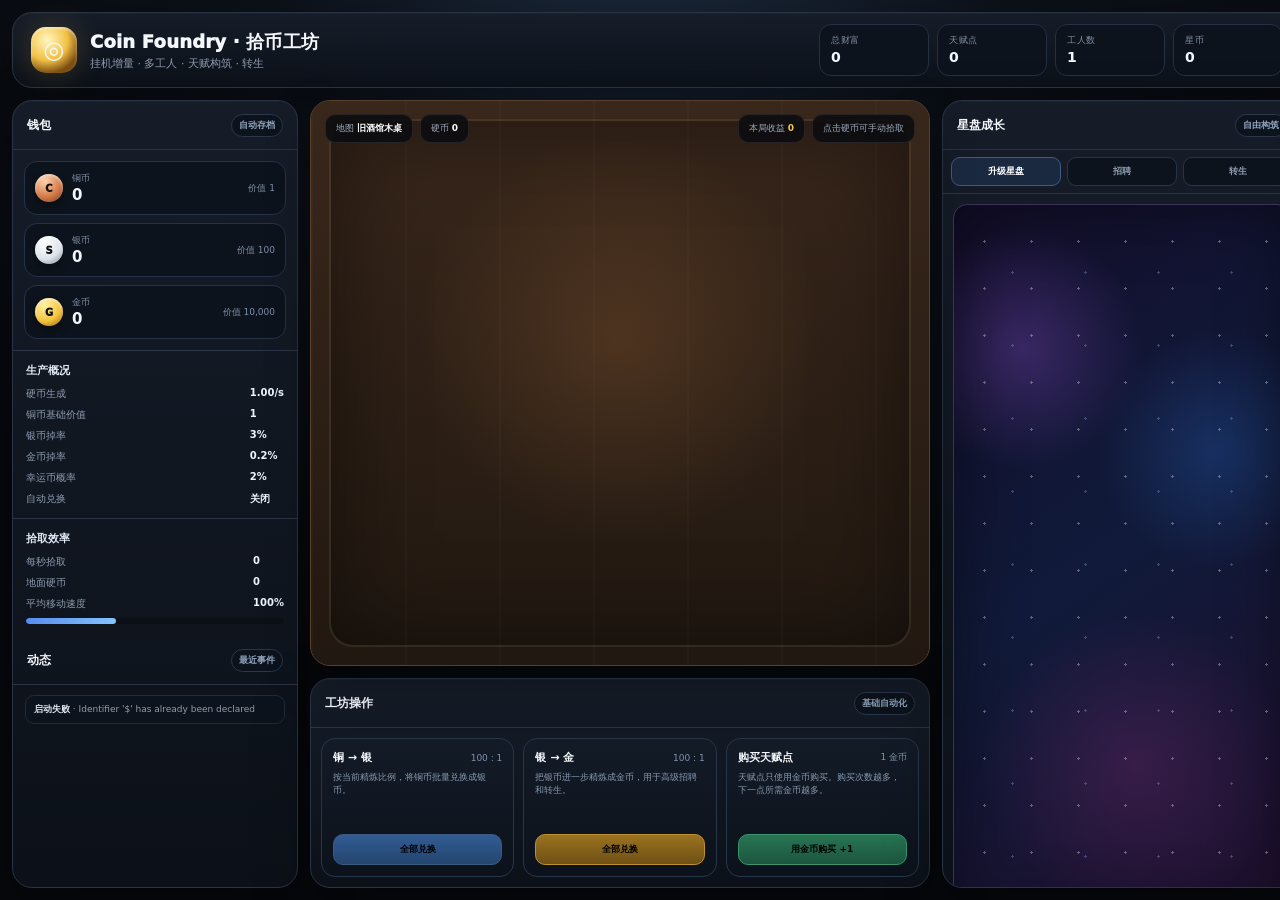
==== commit 4aaedef2: "Bust loader cache for startup fix" ====
--- a/index.html
+++ b/index.html
@@ -1 +1 @@
-<!doctype html><html lang="zh-CN"><head><meta charset="utf-8"><meta name="viewport" content="width=device-width,initial-scale=1"><title>Coin Foundry · 拾币工坊</title><link rel="stylesheet" href="style.css?v=5"></head><body><div class="app"><header class="topbar glass"><div class="brand"><div class="logo">◎</div><div><h1>Coin Foundry · 拾币工坊</h1><p>挂机增量 · 多工人 · 天赋构筑 · 转生</p></div></div><div class="topstats"><div class="stat"><span>总财富</span><b id="wealth">0</b></div><div class="stat"><span>天赋点</span><b id="points">0</b></div><div class="stat"><span>工人数</span><b id="workerCount">1</b></div><div class="stat"><span>星币</span><b id="stars">0</b></div></div></header><aside class="left glass"><div class="panelHead"><span>钱包</span><span class="badge">自动存档</span></div><div class="wallet"><div class="money"><div class="moneyL"><div class="ci c">C</div><div><small>铜币</small><b id="copper">0</b></div></div><small id="cValue">价值 1</small></div><div class="money"><div class="moneyL"><div class="ci s">S</div><div><small>银币</small><b id="silver">0</b></div></div><small id="sValue">价值 100</small></div><div class="money"><div class="moneyL"><div class="ci g">G</div><div><small>金币</small><b id="gold">0</b></div></div><small id="gValue">价值 10,000</small></div></div><div class="section"><div class="sectionTitle">生产概况</div><div class="kv"><span>硬币生成</span><b id="spawnRate">1.00/s</b><span>铜币基础价值</span><b id="coinValue">1</b><span>银币掉率</span><b id="silverChance">3%</b><span>金币掉率</span><b id="goldChance">0.2%</b><span>幸运币概率</span><b id="luckChance">2%</b><span>自动兑换</span><b id="autoConvert">关闭</b></div></div><div class="section"><div class="sectionTitle">拾取效率</div><div class="kv"><span>每秒拾取</span><b id="pps">0</b><span>地面硬币</span><b id="ground">0</b><span>平均移动速度</span><b id="avgSpeed">100%</b></div><div class="progress"><i id="effBar" style="width:35%"></i></div></div><div class="panelHead"><span>动态</span><span class="badge">最近事件</span></div><div class="log" id="log"></div></aside><main class="center"><section class="arenaWrap"><div class="arena" id="field"></div><div class="arenaHud"><div class="hudGroup"><div class="hud">地图 <b>旧酒馆木桌</b></div><div class="hud">硬币 <b id="hudCoins">0</b></div></div><div class="hudGroup"><div class="hud gold">本局收益 <b id="runEarned">0</b></div><div class="hud">点击硬币可手动拾取</div></div></div><div id="workersLayer"></div></section><section class="actions glass"><div class="panelHead"><span>工坊操作</span><span class="badge">基础自动化</span></div><div class="actionGrid"><div class="card"><div><div class="cardTop"><strong>铜 → 银</strong><span id="ratioCS">100 : 1</span></div><p>按当前精炼比例，将铜币批量兑换成银币。</p></div><button class="btn" id="exchangeSilver">全部兑换</button></div><div class="card"><div><div class="cardTop"><strong>银 → 金</strong><span id="ratioSG">100 : 1</span></div><p>把银币进一步精炼成金币，用于高级招聘和转生。</p></div><button class="btn gold" id="exchangeGold">全部兑换</button></div><div class="card"><div><div class="cardTop"><strong>购买天赋点</strong><span id="pointCost">1 金币</span></div><p>天赋点只使用金币购买。购买次数越多，下一点所需金币越多。</p></div><button class="btn green" id="buyPoint">用金币购买 +1</button></div></div></section></main><aside class="right glass"><div class="panelHead"><span>星盘成长</span><span class="badge" id="buildName">自由构筑</span></div><div class="tabs"><button class="tab active" data-tab="tree">升级星盘</button><button class="tab" data-tab="workers">招聘</button><button class="tab" data-tab="prestige">转生</button></div><div class="tabBody"><div class="view" id="view-tree"><div class="tree" id="tree"></div></div><div class="view" id="view-workers" style="display:none"><div class="workerShop" id="workerShop"></div></div><div class="view" id="view-prestige" style="display:none"><div class="prestigeBox"><h3>星币转生</h3><p>达到足够总收益后，可重置本局资源、招聘与普通天赋，换取永久星币。每枚星币永久提高硬币价值与生成速度。</p><div class="kv"><span>预计获得</span><b id="prestigeGain">0 星币</b><span>当前永久加成</span><b id="starBonus">+0%</b></div><button class="btn gold" id="prestigeBtn" style="width:100%;margin-top:10px">进行转生</button></div></div></div></aside></div><div class="tooltip" id="tooltip"></div><div class="toast" id="toast"></div><script src="loader.js?v=6"></script></body></html>+<!doctype html><html lang="zh-CN"><head><meta charset="utf-8"><meta name="viewport" content="width=device-width,initial-scale=1"><title>Coin Foundry · 拾币工坊</title><link rel="stylesheet" href="style.css?v=5"></head><body><div class="app"><header class="topbar glass"><div class="brand"><div class="logo">◎</div><div><h1>Coin Foundry · 拾币工坊</h1><p>挂机增量 · 多工人 · 天赋构筑 · 转生</p></div></div><div class="topstats"><div class="stat"><span>总财富</span><b id="wealth">0</b></div><div class="stat"><span>天赋点</span><b id="points">0</b></div><div class="stat"><span>工人数</span><b id="workerCount">1</b></div><div class="stat"><span>星币</span><b id="stars">0</b></div></div></header><aside class="left glass"><div class="panelHead"><span>钱包</span><span class="badge">自动存档</span></div><div class="wallet"><div class="money"><div class="moneyL"><div class="ci c">C</div><div><small>铜币</small><b id="copper">0</b></div></div><small id="cValue">价值 1</small></div><div class="money"><div class="moneyL"><div class="ci s">S</div><div><small>银币</small><b id="silver">0</b></div></div><small id="sValue">价值 100</small></div><div class="money"><div class="moneyL"><div class="ci g">G</div><div><small>金币</small><b id="gold">0</b></div></div><small id="gValue">价值 10,000</small></div></div><div class="section"><div class="sectionTitle">生产概况</div><div class="kv"><span>硬币生成</span><b id="spawnRate">1.00/s</b><span>铜币基础价值</span><b id="coinValue">1</b><span>银币掉率</span><b id="silverChance">3%</b><span>金币掉率</span><b id="goldChance">0.2%</b><span>幸运币概率</span><b id="luckChance">2%</b><span>自动兑换</span><b id="autoConvert">关闭</b></div></div><div class="section"><div class="sectionTitle">拾取效率</div><div class="kv"><span>每秒拾取</span><b id="pps">0</b><span>地面硬币</span><b id="ground">0</b><span>平均移动速度</span><b id="avgSpeed">100%</b></div><div class="progress"><i id="effBar" style="width:35%"></i></div></div><div class="panelHead"><span>动态</span><span class="badge">最近事件</span></div><div class="log" id="log"></div></aside><main class="center"><section class="arenaWrap"><div class="arena" id="field"></div><div class="arenaHud"><div class="hudGroup"><div class="hud">地图 <b>旧酒馆木桌</b></div><div class="hud">硬币 <b id="hudCoins">0</b></div></div><div class="hudGroup"><div class="hud gold">本局收益 <b id="runEarned">0</b></div><div class="hud">点击硬币可手动拾取</div></div></div><div id="workersLayer"></div></section><section class="actions glass"><div class="panelHead"><span>工坊操作</span><span class="badge">基础自动化</span></div><div class="actionGrid"><div class="card"><div><div class="cardTop"><strong>铜 → 银</strong><span id="ratioCS">100 : 1</span></div><p>按当前精炼比例，将铜币批量兑换成银币。</p></div><button class="btn" id="exchangeSilver">全部兑换</button></div><div class="card"><div><div class="cardTop"><strong>银 → 金</strong><span id="ratioSG">100 : 1</span></div><p>把银币进一步精炼成金币，用于高级招聘和转生。</p></div><button class="btn gold" id="exchangeGold">全部兑换</button></div><div class="card"><div><div class="cardTop"><strong>购买天赋点</strong><span id="pointCost">1 金币</span></div><p>天赋点只使用金币购买。购买次数越多，下一点所需金币越多。</p></div><button class="btn green" id="buyPoint">用金币购买 +1</button></div></div></section></main><aside class="right glass"><div class="panelHead"><span>星盘成长</span><span class="badge" id="buildName">自由构筑</span></div><div class="tabs"><button class="tab active" data-tab="tree">升级星盘</button><button class="tab" data-tab="workers">招聘</button><button class="tab" data-tab="prestige">转生</button></div><div class="tabBody"><div class="view" id="view-tree"><div class="tree" id="tree"></div></div><div class="view" id="view-workers" style="display:none"><div class="workerShop" id="workerShop"></div></div><div class="view" id="view-prestige" style="display:none"><div class="prestigeBox"><h3>星币转生</h3><p>达到足够总收益后，可重置本局资源、招聘与普通天赋，换取永久星币。每枚星币永久提高硬币价值与生成速度。</p><div class="kv"><span>预计获得</span><b id="prestigeGain">0 星币</b><span>当前永久加成</span><b id="starBonus">+0%</b></div><button class="btn gold" id="prestigeBtn" style="width:100%;margin-top:10px">进行转生</button></div></div></div></aside></div><div class="tooltip" id="tooltip"></div><div class="toast" id="toast"></div><script src="loader.js?v=7"></script></body></html>
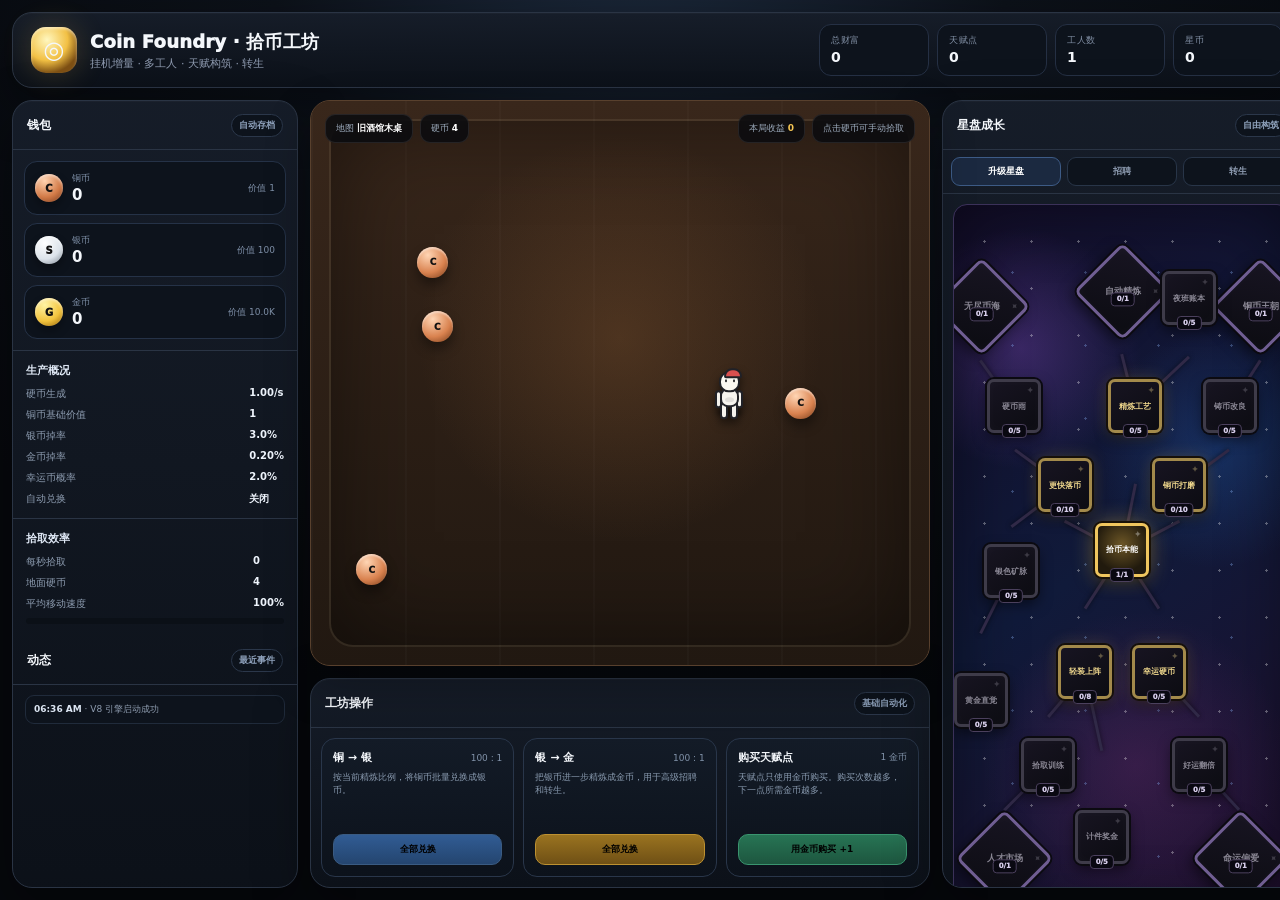
==== commit b058b384: "Switch site to clean V8 engine" ====
--- a/index.html
+++ b/index.html
@@ -1 +1 @@
-<!doctype html><html lang="zh-CN"><head><meta charset="utf-8"><meta name="viewport" content="width=device-width,initial-scale=1"><title>Coin Foundry · 拾币工坊</title><link rel="stylesheet" href="style.css?v=5"></head><body><div class="app"><header class="topbar glass"><div class="brand"><div class="logo">◎</div><div><h1>Coin Foundry · 拾币工坊</h1><p>挂机增量 · 多工人 · 天赋构筑 · 转生</p></div></div><div class="topstats"><div class="stat"><span>总财富</span><b id="wealth">0</b></div><div class="stat"><span>天赋点</span><b id="points">0</b></div><div class="stat"><span>工人数</span><b id="workerCount">1</b></div><div class="stat"><span>星币</span><b id="stars">0</b></div></div></header><aside class="left glass"><div class="panelHead"><span>钱包</span><span class="badge">自动存档</span></div><div class="wallet"><div class="money"><div class="moneyL"><div class="ci c">C</div><div><small>铜币</small><b id="copper">0</b></div></div><small id="cValue">价值 1</small></div><div class="money"><div class="moneyL"><div class="ci s">S</div><div><small>银币</small><b id="silver">0</b></div></div><small id="sValue">价值 100</small></div><div class="money"><div class="moneyL"><div class="ci g">G</div><div><small>金币</small><b id="gold">0</b></div></div><small id="gValue">价值 10,000</small></div></div><div class="section"><div class="sectionTitle">生产概况</div><div class="kv"><span>硬币生成</span><b id="spawnRate">1.00/s</b><span>铜币基础价值</span><b id="coinValue">1</b><span>银币掉率</span><b id="silverChance">3%</b><span>金币掉率</span><b id="goldChance">0.2%</b><span>幸运币概率</span><b id="luckChance">2%</b><span>自动兑换</span><b id="autoConvert">关闭</b></div></div><div class="section"><div class="sectionTitle">拾取效率</div><div class="kv"><span>每秒拾取</span><b id="pps">0</b><span>地面硬币</span><b id="ground">0</b><span>平均移动速度</span><b id="avgSpeed">100%</b></div><div class="progress"><i id="effBar" style="width:35%"></i></div></div><div class="panelHead"><span>动态</span><span class="badge">最近事件</span></div><div class="log" id="log"></div></aside><main class="center"><section class="arenaWrap"><div class="arena" id="field"></div><div class="arenaHud"><div class="hudGroup"><div class="hud">地图 <b>旧酒馆木桌</b></div><div class="hud">硬币 <b id="hudCoins">0</b></div></div><div class="hudGroup"><div class="hud gold">本局收益 <b id="runEarned">0</b></div><div class="hud">点击硬币可手动拾取</div></div></div><div id="workersLayer"></div></section><section class="actions glass"><div class="panelHead"><span>工坊操作</span><span class="badge">基础自动化</span></div><div class="actionGrid"><div class="card"><div><div class="cardTop"><strong>铜 → 银</strong><span id="ratioCS">100 : 1</span></div><p>按当前精炼比例，将铜币批量兑换成银币。</p></div><button class="btn" id="exchangeSilver">全部兑换</button></div><div class="card"><div><div class="cardTop"><strong>银 → 金</strong><span id="ratioSG">100 : 1</span></div><p>把银币进一步精炼成金币，用于高级招聘和转生。</p></div><button class="btn gold" id="exchangeGold">全部兑换</button></div><div class="card"><div><div class="cardTop"><strong>购买天赋点</strong><span id="pointCost">1 金币</span></div><p>天赋点只使用金币购买。购买次数越多，下一点所需金币越多。</p></div><button class="btn green" id="buyPoint">用金币购买 +1</button></div></div></section></main><aside class="right glass"><div class="panelHead"><span>星盘成长</span><span class="badge" id="buildName">自由构筑</span></div><div class="tabs"><button class="tab active" data-tab="tree">升级星盘</button><button class="tab" data-tab="workers">招聘</button><button class="tab" data-tab="prestige">转生</button></div><div class="tabBody"><div class="view" id="view-tree"><div class="tree" id="tree"></div></div><div class="view" id="view-workers" style="display:none"><div class="workerShop" id="workerShop"></div></div><div class="view" id="view-prestige" style="display:none"><div class="prestigeBox"><h3>星币转生</h3><p>达到足够总收益后，可重置本局资源、招聘与普通天赋，换取永久星币。每枚星币永久提高硬币价值与生成速度。</p><div class="kv"><span>预计获得</span><b id="prestigeGain">0 星币</b><span>当前永久加成</span><b id="starBonus">+0%</b></div><button class="btn gold" id="prestigeBtn" style="width:100%;margin-top:10px">进行转生</button></div></div></div></aside></div><div class="tooltip" id="tooltip"></div><div class="toast" id="toast"></div><script src="loader.js?v=7"></script></body></html>+<!doctype html><html lang="zh-CN"><head><meta charset="utf-8"><meta name="viewport" content="width=device-width,initial-scale=1"><title>Coin Foundry · 拾币工坊</title><link rel="stylesheet" href="style.css?v=5"></head><body><div class="app"><header class="topbar glass"><div class="brand"><div class="logo">◎</div><div><h1>Coin Foundry · 拾币工坊</h1><p>挂机增量 · 多工人 · 天赋构筑 · 转生</p></div></div><div class="topstats"><div class="stat"><span>总财富</span><b id="wealth">0</b></div><div class="stat"><span>天赋点</span><b id="points">0</b></div><div class="stat"><span>工人数</span><b id="workerCount">1</b></div><div class="stat"><span>星币</span><b id="stars">0</b></div></div></header><aside class="left glass"><div class="panelHead"><span>钱包</span><span class="badge">自动存档</span></div><div class="wallet"><div class="money"><div class="moneyL"><div class="ci c">C</div><div><small>铜币</small><b id="copper">0</b></div></div><small id="cValue">价值 1</small></div><div class="money"><div class="moneyL"><div class="ci s">S</div><div><small>银币</small><b id="silver">0</b></div></div><small id="sValue">价值 100</small></div><div class="money"><div class="moneyL"><div class="ci g">G</div><div><small>金币</small><b id="gold">0</b></div></div><small id="gValue">价值 10,000</small></div></div><div class="section"><div class="sectionTitle">生产概况</div><div class="kv"><span>硬币生成</span><b id="spawnRate">1.00/s</b><span>铜币基础价值</span><b id="coinValue">1</b><span>银币掉率</span><b id="silverChance">3%</b><span>金币掉率</span><b id="goldChance">0.2%</b><span>幸运币概率</span><b id="luckChance">2%</b><span>自动兑换</span><b id="autoConvert">关闭</b></div></div><div class="section"><div class="sectionTitle">拾取效率</div><div class="kv"><span>每秒拾取</span><b id="pps">0</b><span>地面硬币</span><b id="ground">0</b><span>平均移动速度</span><b id="avgSpeed">100%</b></div><div class="progress"><i id="effBar" style="width:35%"></i></div></div><div class="panelHead"><span>动态</span><span class="badge">最近事件</span></div><div class="log" id="log"></div></aside><main class="center"><section class="arenaWrap"><div class="arena" id="field"></div><div class="arenaHud"><div class="hudGroup"><div class="hud">地图 <b>旧酒馆木桌</b></div><div class="hud">硬币 <b id="hudCoins">0</b></div></div><div class="hudGroup"><div class="hud gold">本局收益 <b id="runEarned">0</b></div><div class="hud">点击硬币可手动拾取</div></div></div><div id="workersLayer"></div></section><section class="actions glass"><div class="panelHead"><span>工坊操作</span><span class="badge">基础自动化</span></div><div class="actionGrid"><div class="card"><div><div class="cardTop"><strong>铜 → 银</strong><span id="ratioCS">100 : 1</span></div><p>按当前精炼比例，将铜币批量兑换成银币。</p></div><button class="btn" id="exchangeSilver">全部兑换</button></div><div class="card"><div><div class="cardTop"><strong>银 → 金</strong><span id="ratioSG">100 : 1</span></div><p>把银币进一步精炼成金币，用于高级招聘和转生。</p></div><button class="btn gold" id="exchangeGold">全部兑换</button></div><div class="card"><div><div class="cardTop"><strong>购买天赋点</strong><span id="pointCost">1 金币</span></div><p>天赋点只使用金币购买。购买次数越多，下一点所需金币越多。</p></div><button class="btn green" id="buyPoint">用金币购买 +1</button></div></div></section></main><aside class="right glass"><div class="panelHead"><span>星盘成长</span><span class="badge" id="buildName">自由构筑</span></div><div class="tabs"><button class="tab active" data-tab="tree">升级星盘</button><button class="tab" data-tab="workers">招聘</button><button class="tab" data-tab="prestige">转生</button></div><div class="tabBody"><div class="view" id="view-tree"><div class="tree" id="tree"></div></div><div class="view" id="view-workers" style="display:none"><div class="workerShop" id="workerShop"></div></div><div class="view" id="view-prestige" style="display:none"><div class="prestigeBox"><h3>星币转生</h3><p>达到足够总收益后，可重置本局资源、招聘与普通天赋，换取永久星币。每枚星币永久提高硬币价值与生成速度。</p><div class="kv"><span>预计获得</span><b id="prestigeGain">0 星币</b><span>当前永久加成</span><b id="starBonus">+0%</b></div><button class="btn gold" id="prestigeBtn" style="width:100%;margin-top:10px">进行转生</button></div></div></div></aside></div><div class="tooltip" id="tooltip"></div><div class="toast" id="toast"></div><script src="game-v8.js?v=8"></script></body></html>
